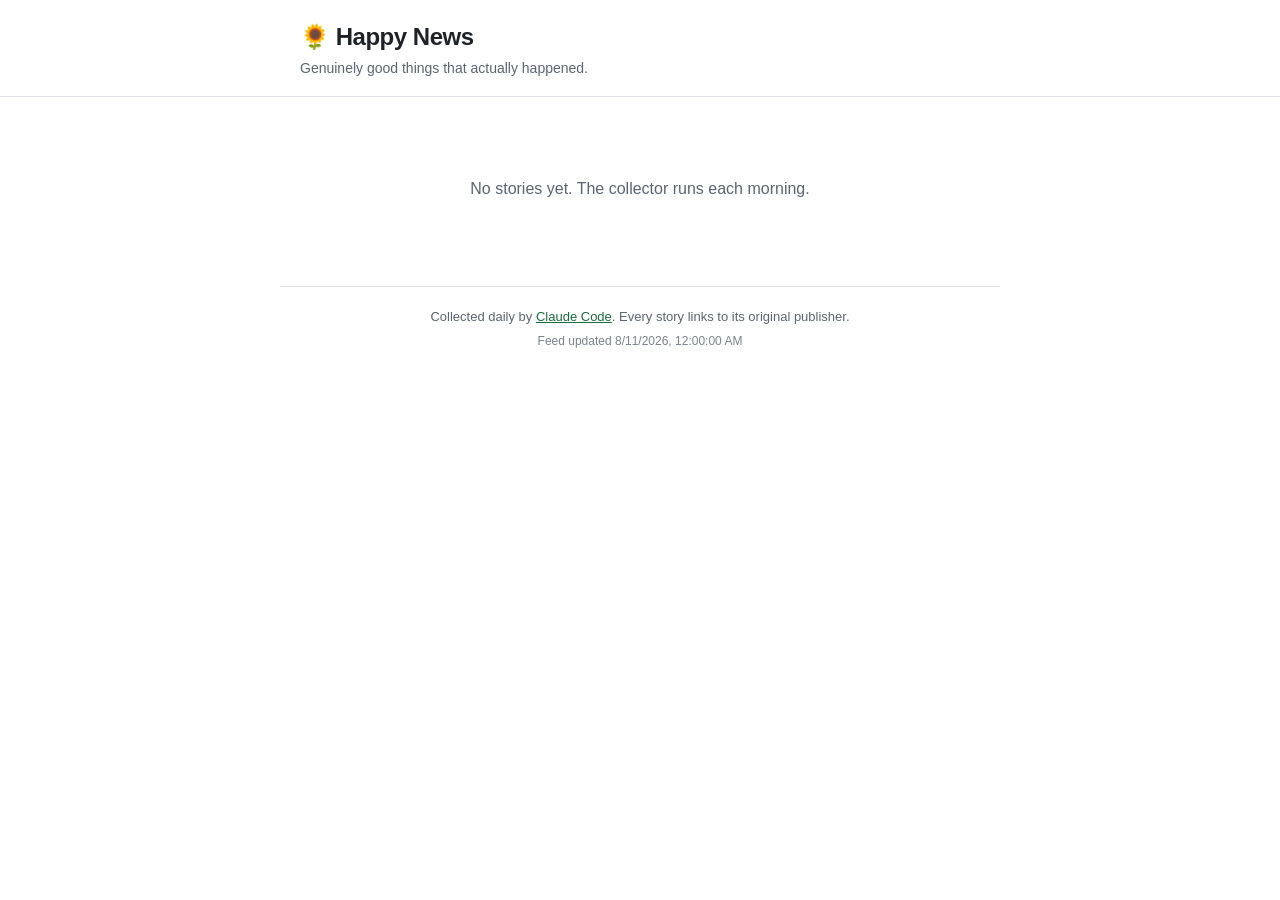
==== index.html @ 9e3704cb "feat: Add daily happy-news collector and feed site Claude Code searches for uplifting stories publis" ====
<!doctype html>
<html lang="en">
<head>
  <meta charset="utf-8">
  <meta name="viewport" content="width=device-width, initial-scale=1">
  <title>Happy News</title>
  <meta name="description" content="A daily feed of genuinely good news, collected automatically.">
  <link rel="icon" href="data:image/svg+xml,<svg xmlns='http://www.w3.org/2000/svg' viewBox='0 0 100 100'><text y='.9em' font-size='90'>🌻</text></svg>">
  <link rel="stylesheet" href="css/styles.css">
</head>
<body>
  <header class="masthead">
    <div class="masthead-inner">
      <h1><span aria-hidden="true">🌻</span> Happy News</h1>
      <p class="tagline">Genuinely good things that actually happened.</p>
    </div>
  </header>

  <nav class="filters" id="filters" aria-label="Filter by category"></nav>

  <main id="feed" class="feed" aria-live="polite">
    <p class="state">Loading the good news…</p>
  </main>

  <footer class="footer">
    <p>
      Collected daily by <a href="https://claude.com/claude-code">Claude Code</a>.
      Every story links to its original publisher.
    </p>
    <p id="updated" class="updated"></p>
  </footer>

  <script src="js/feed.js"></script>
</body>
</html>
---- css/styles.css ----
:root {
  --bg: #ffffff;
  --surface: #ffffff;
  --surface-hover: #f7f9fc;
  --border: #dfe3e8;
  --text: #1f2328;
  --text-muted: #5b6570;
  --accent: #1a6c3d;
  --accent-soft: #e7f3ec;
  --shadow: 0 1px 2px rgba(16, 24, 40, .06), 0 1px 3px rgba(16, 24, 40, .04);
  --shadow-hover: 0 4px 10px rgba(16, 24, 40, .10);
  --radius: 12px;
  --maxw: 720px;
}

@media (prefers-color-scheme: dark) {
  :root {
    --bg: #14171a;
    --surface: #1c2024;
    --surface-hover: #232830;
    --border: #2f353d;
    --text: #e8eaed;
    --text-muted: #9aa4b0;
    --accent: #6ee7a0;
    --accent-soft: #1d3327;
    --shadow: none;
    --shadow-hover: 0 4px 12px rgba(0, 0, 0, .35);
  }
}

* { box-sizing: border-box; }

body {
  margin: 0;
  background: var(--bg);
  color: var(--text);
  font: 16px/1.55 -apple-system, BlinkMacSystemFont, "Segoe UI", Roboto,
        "Helvetica Neue", Arial, sans-serif;
  -webkit-font-smoothing: antialiased;
}

a { color: inherit; }

/* ---------- masthead ---------- */

.masthead {
  border-bottom: 1px solid var(--border);
  background: var(--surface);
  position: sticky;
  top: 0;
  z-index: 10;
}

.masthead-inner {
  max-width: var(--maxw);
  margin: 0 auto;
  padding: 18px 20px 16px;
}

.masthead h1 {
  margin: 0;
  font-size: 1.5rem;
  letter-spacing: -.02em;
}

.tagline {
  margin: 3px 0 0;
  color: var(--text-muted);
  font-size: .875rem;
}

/* ---------- category filters ---------- */

.filters {
  max-width: var(--maxw);
  margin: 18px auto 0;
  padding: 0 20px;
  display: flex;
  flex-wrap: wrap;
  gap: 8px;
}

.filters button {
  font: inherit;
  font-size: .8125rem;
  padding: 5px 13px;
  border-radius: 999px;
  border: 1px solid var(--border);
  background: var(--surface);
  color: var(--text-muted);
  cursor: pointer;
  transition: background .15s, color .15s, border-color .15s;
}

.filters button:hover { background: var(--surface-hover); }

.filters button[aria-pressed="true"] {
  background: var(--accent-soft);
  border-color: var(--accent);
  color: var(--accent);
  font-weight: 600;
}

/* ---------- feed ---------- */

.feed {
  max-width: var(--maxw);
  margin: 0 auto;
  padding: 18px 20px 40px;
  display: flex;
  flex-direction: column;
  gap: 12px;
}

.card {
  display: block;
  text-decoration: none;
  color: inherit;
  background: var(--surface);
  border: 1px solid var(--border);
  border-radius: var(--radius);
  padding: 15px 17px;
  box-shadow: var(--shadow);
  transition: box-shadow .15s, border-color .15s, transform .15s;
}

.card:hover {
  border-color: var(--accent);
  box-shadow: var(--shadow-hover);
  transform: translateY(-1px);
}

.card:focus-visible {
  outline: 2px solid var(--accent);
  outline-offset: 2px;
}

.meta {
  display: flex;
  align-items: center;
  flex-wrap: wrap;
  gap: 7px;
  font-size: .75rem;
  color: var(--text-muted);
  margin-bottom: 5px;
}

.source { font-weight: 600; color: var(--text); }

.dot { opacity: .5; }

.tag {
  margin-left: auto;
  background: var(--accent-soft);
  color: var(--accent);
  border-radius: 999px;
  padding: 2px 9px;
  font-weight: 600;
  font-size: .6875rem;
  letter-spacing: .02em;
}

.card h2 {
  margin: 0 0 6px;
  font-size: 1.0625rem;
  line-height: 1.35;
  letter-spacing: -.01em;
}

.card:hover h2 { color: var(--accent); }

.summary {
  margin: 0;
  color: var(--text-muted);
  font-size: .9375rem;
}

/* ---------- date separators ---------- */

.daybreak {
  font-size: .75rem;
  font-weight: 700;
  text-transform: uppercase;
  letter-spacing: .06em;
  color: var(--text-muted);
  margin: 14px 2px 0;
}

.daybreak:first-child { margin-top: 0; }

/* ---------- states & footer ---------- */

.state {
  color: var(--text-muted);
  text-align: center;
  padding: 44px 0;
  margin: 0;
}

.footer {
  border-top: 1px solid var(--border);
  max-width: var(--maxw);
  margin: 0 auto;
  padding: 20px;
  color: var(--text-muted);
  font-size: .8125rem;
  text-align: center;
}

.footer p { margin: 0 0 5px; }
.footer a { color: var(--accent); }
.updated { font-size: .75rem; opacity: .8; }

@media (max-width: 480px) {
  .card { padding: 13px 14px; }
  .card h2 { font-size: 1rem; }
  .tag { margin-left: 0; }
}
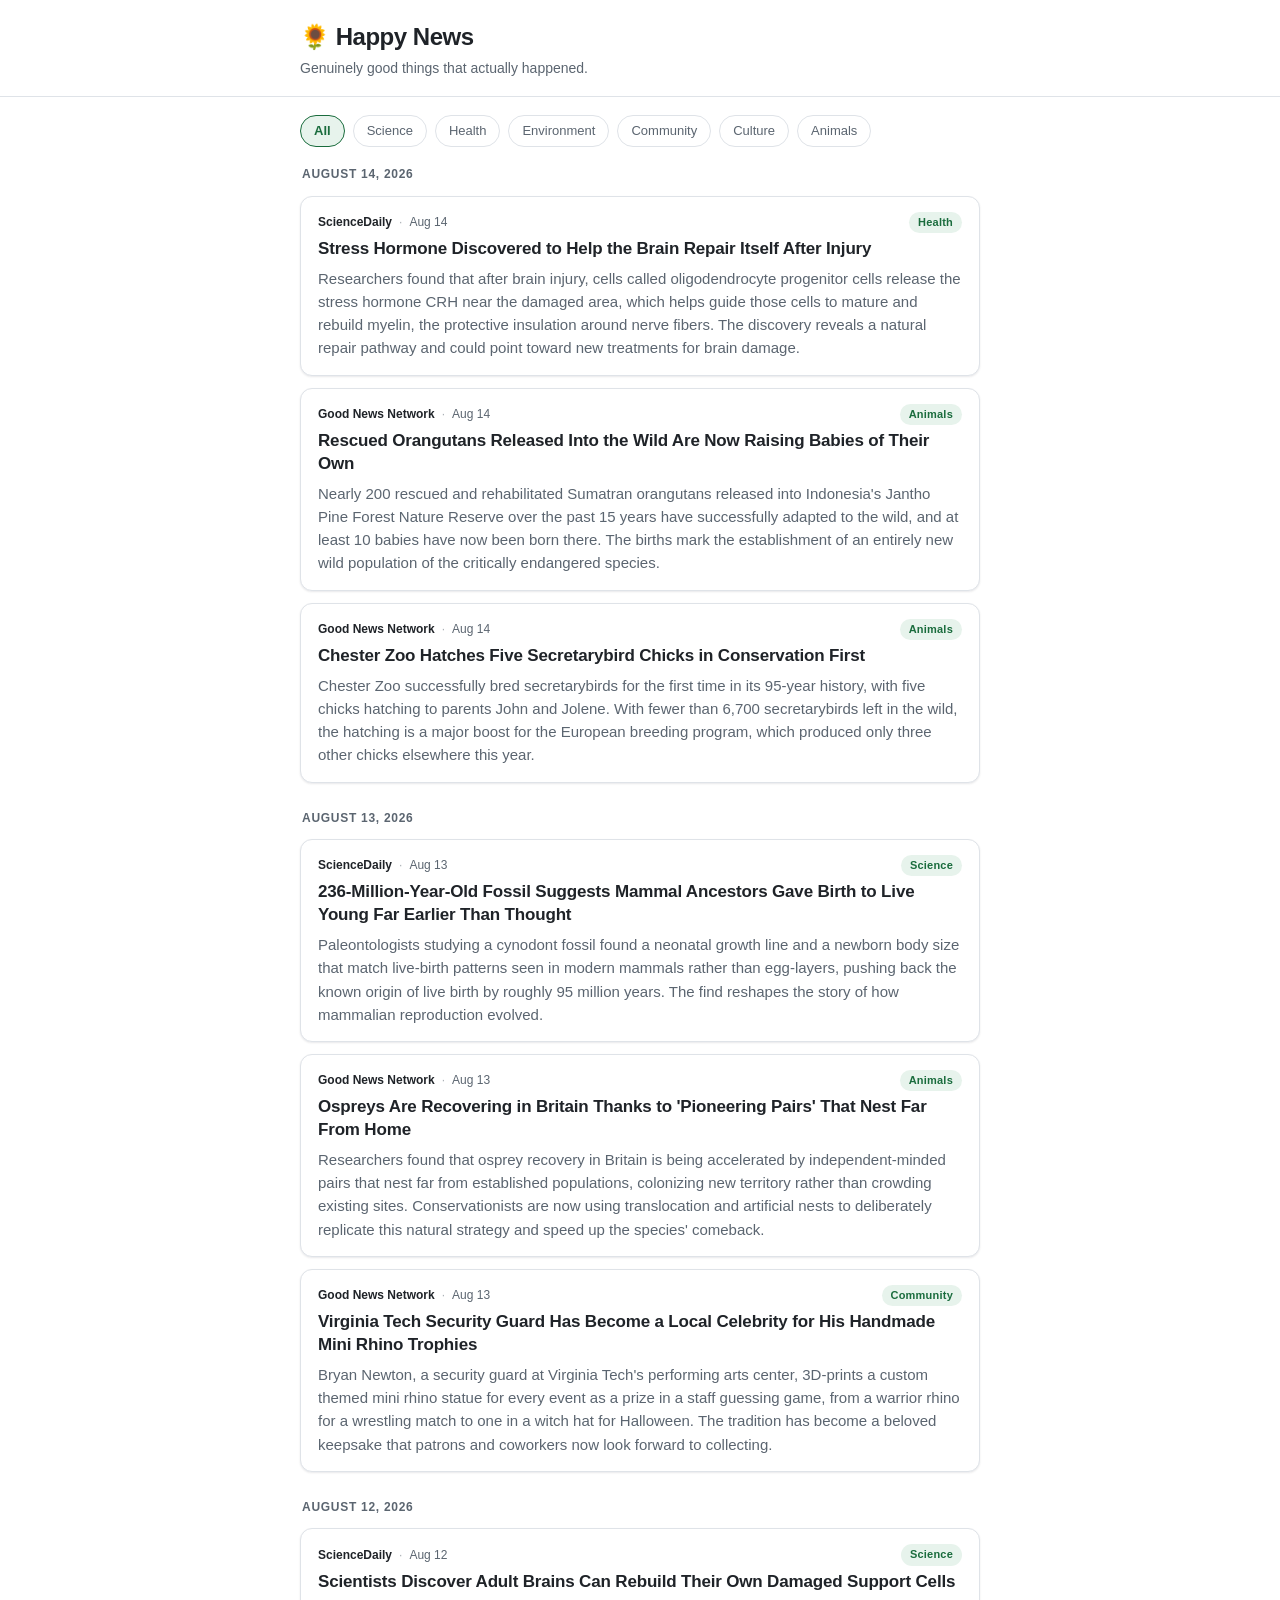
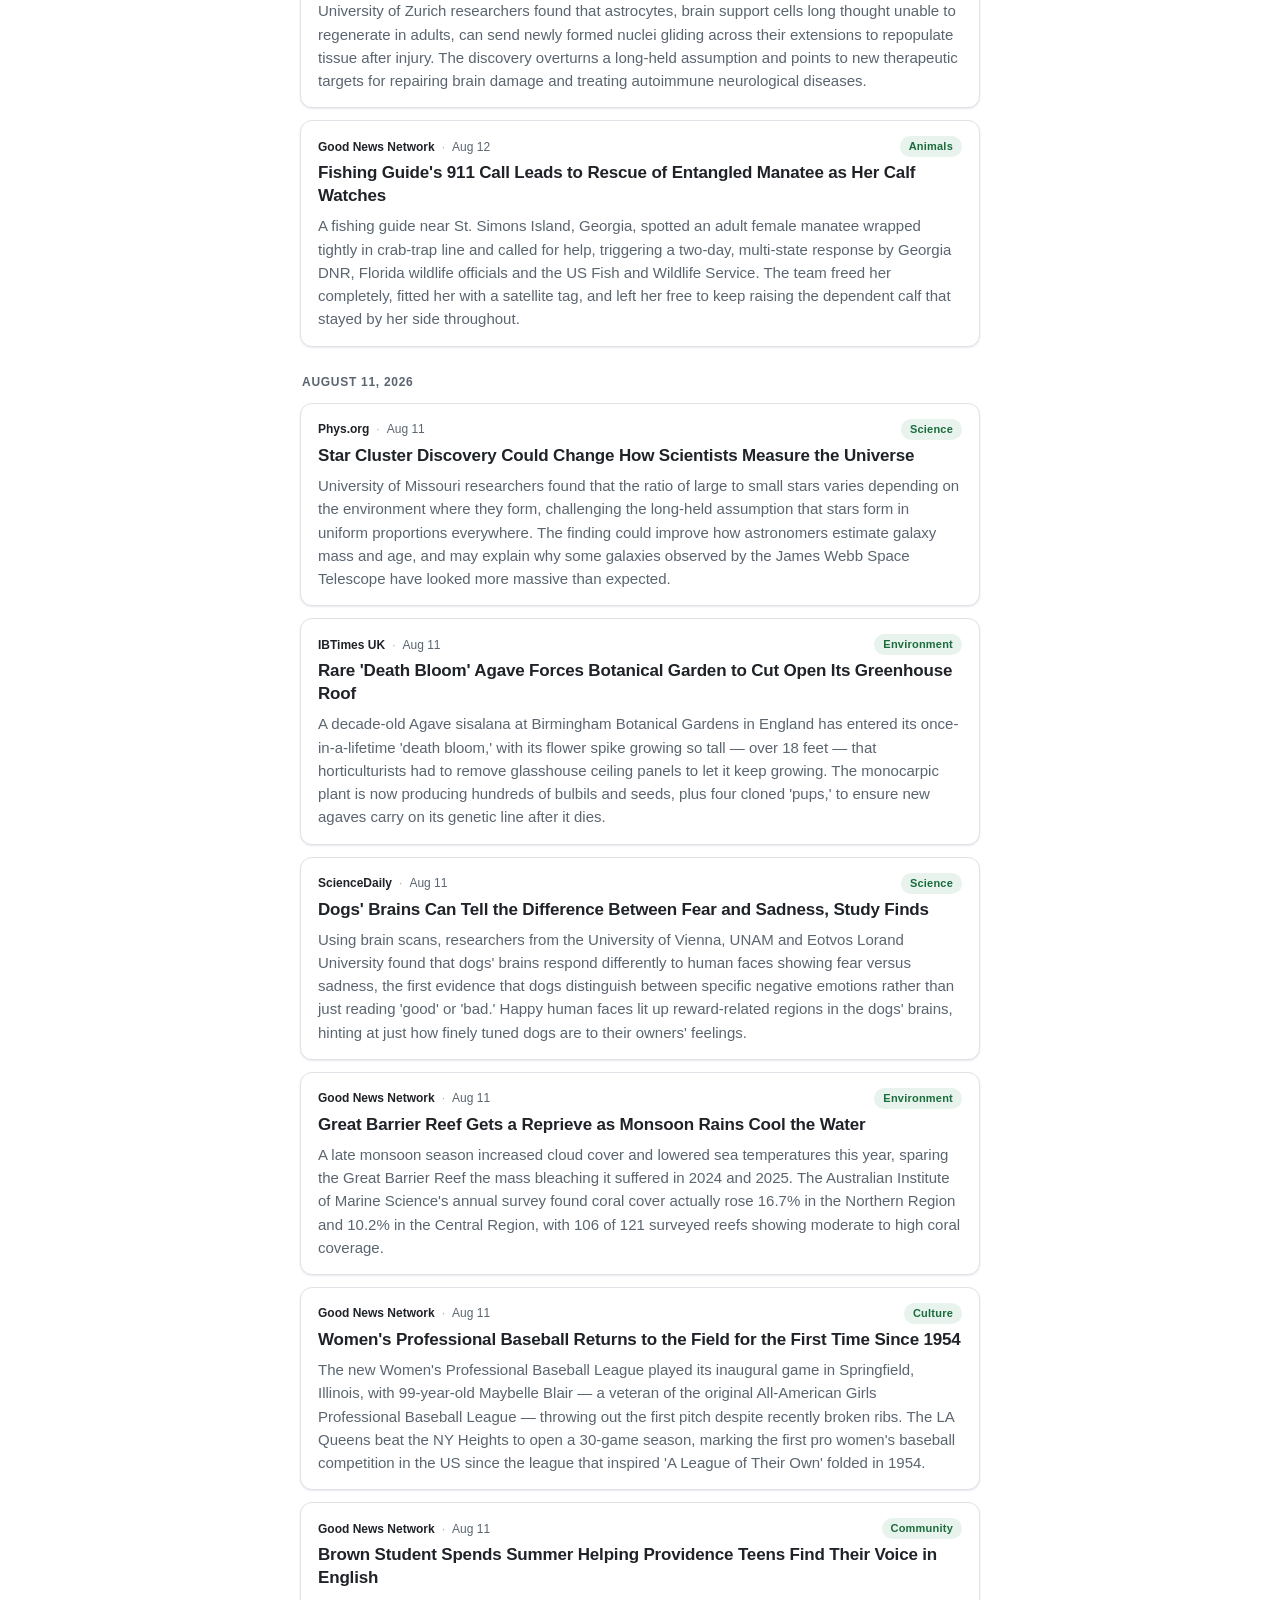
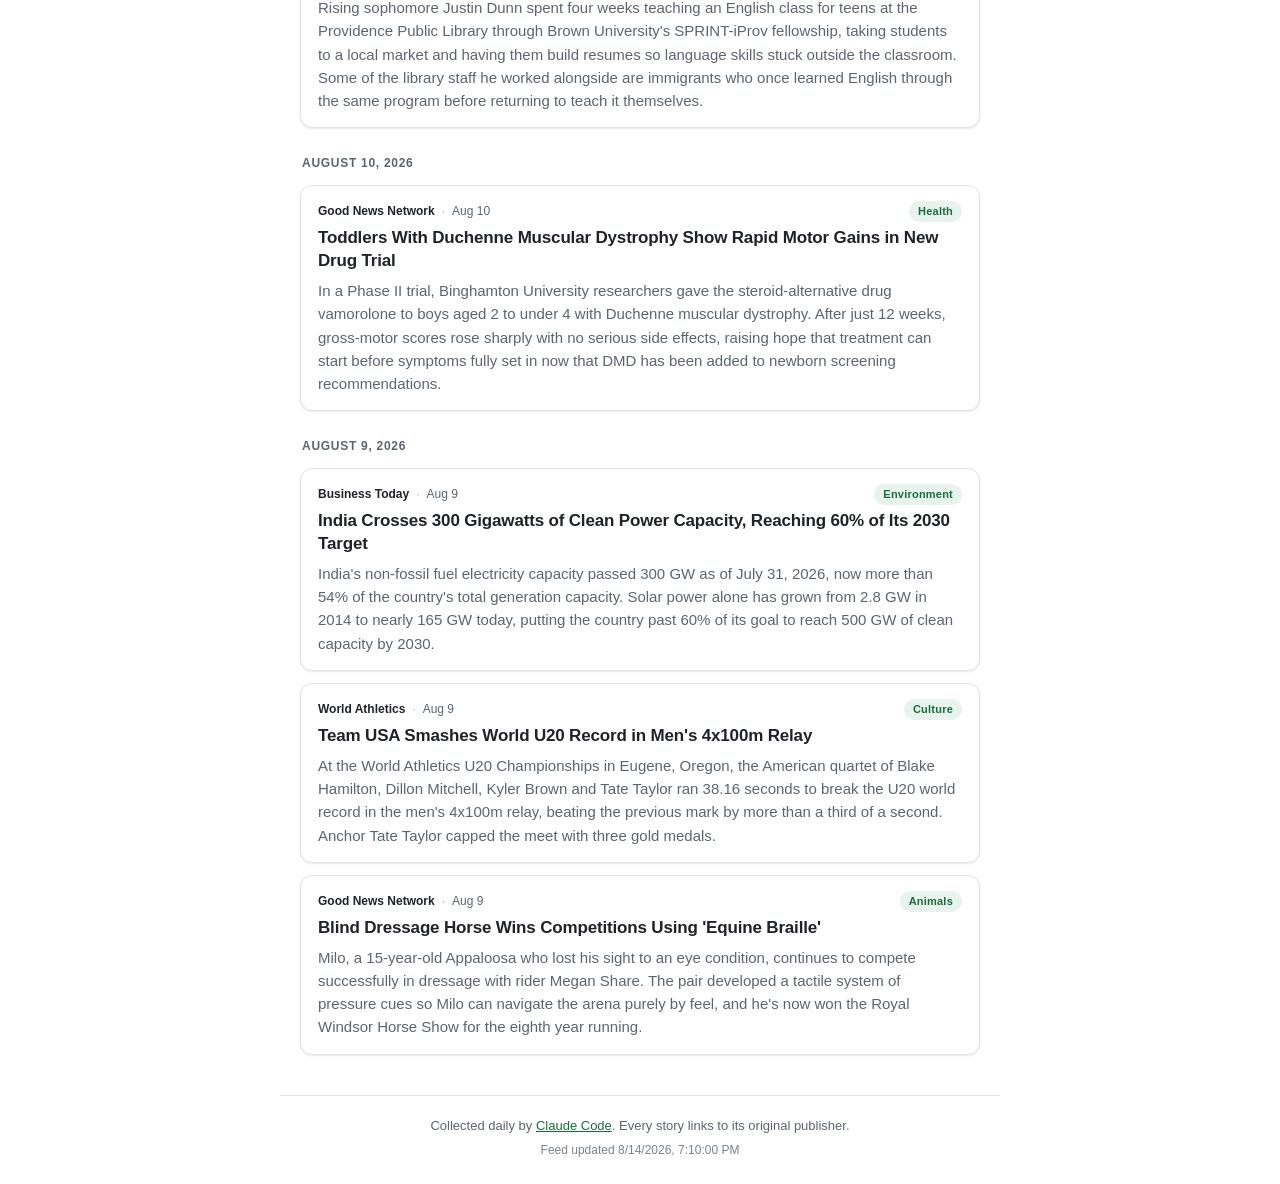
==== commit aed0a10f: "feat: Narrate each day's stories as an audio digest Adds a spoken version of the feed: a 3-5 minute " ====
--- a/index.html
+++ b/index.html
@@ -6,6 +6,7 @@
   <title>Happy News</title>
   <meta name="description" content="A daily feed of genuinely good news, collected automatically.">
   <link rel="icon" href="data:image/svg+xml,<svg xmlns='http://www.w3.org/2000/svg' viewBox='0 0 100 100'><text y='.9em' font-size='90'>🌻</text></svg>">
+  <link rel="alternate" type="application/rss+xml" title="Happy News podcast" href="podcast.xml">
   <link rel="stylesheet" href="css/styles.css">
 </head>
 <body>
@@ -15,6 +16,20 @@
       <p class="tagline">Genuinely good things that actually happened.</p>
     </div>
   </header>
+
+  <!-- Revealed by js/episode.js only when there's an episode to play. -->
+  <div class="player" id="player" hidden>
+    <div class="player-inner">
+      <button class="player-toggle" id="player-toggle" type="button"
+              aria-label="Play the digest" aria-pressed="false">▶</button>
+      <span class="player-title" id="player-title"></span>
+      <input class="player-seek" id="player-seek" type="range"
+             min="0" max="0" value="0" step="1" aria-label="Seek">
+      <span class="player-time" id="player-time">0:00</span>
+      <a class="player-rss" href="podcast.xml" title="Subscribe in a podcast app">Subscribe</a>
+      <audio id="player-audio" preload="none"></audio>
+    </div>
+  </div>
 
   <nav class="filters" id="filters" aria-label="Filter by category"></nav>
 
@@ -30,6 +45,7 @@
     <p id="updated" class="updated"></p>
   </footer>
 
+  <script src="js/episode.js"></script>
   <script src="js/feed.js"></script>
 </body>
 </html>
--- a/css/styles.css
+++ b/css/styles.css
@@ -51,6 +51,11 @@
   z-index: 10;
 }
 
+/* Scrolls away on phones — the content gets the screen, not the chrome. */
+@media (max-width: 640px) {
+  .masthead { position: static; }
+}
+
 .masthead-inner {
   max-width: var(--maxw);
   margin: 0 auto;
@@ -68,6 +73,99 @@
   color: var(--text-muted);
   font-size: .875rem;
 }
+
+/* ---------- audio player ----------
+   Built entirely from the custom properties above, so the dark-mode block at the
+   top of this file restyles it with no extra rules. */
+
+.player {
+  position: sticky;
+  /* Sits under the masthead (z-index 10), which is opaque, so on desktop it
+     tucks beneath rather than colliding with it. */
+  top: 0;
+  z-index: 9;
+  background: var(--surface);
+  border-bottom: 1px solid var(--border);
+}
+
+/* The hidden attribute must win over the flex display below. */
+.player[hidden] { display: none; }
+
+.player-inner {
+  max-width: var(--maxw);
+  margin: 0 auto;
+  padding: 8px 20px;
+  display: flex;
+  align-items: center;
+  gap: 10px;
+}
+
+.player-toggle {
+  flex: 0 0 auto;
+  width: 32px;
+  height: 32px;
+  border-radius: 999px;
+  border: 1px solid var(--accent);
+  background: var(--accent-soft);
+  color: var(--accent);
+  font: inherit;
+  font-size: .75rem;
+  line-height: 1;
+  cursor: pointer;
+}
+
+.player-title {
+  flex: 0 1 auto;
+  font-size: .8125rem;
+  font-weight: 600;
+  white-space: nowrap;
+  overflow: hidden;
+  text-overflow: ellipsis;
+}
+
+.player-seek {
+  flex: 1 1 auto;
+  min-width: 60px;
+  accent-color: var(--accent);
+}
+
+.player-time {
+  flex: 0 0 auto;
+  font-size: .75rem;
+  color: var(--text-muted);
+  font-variant-numeric: tabular-nums;
+}
+
+.player-rss {
+  flex: 0 0 auto;
+  font-size: .75rem;
+  color: var(--accent);
+  text-decoration: none;
+}
+
+.player-rss:hover { text-decoration: underline; }
+
+/* Per-story play button. Floated right like .thumb so the summary wraps beside
+   it rather than leaving a gap. */
+.card-play {
+  float: right;
+  margin: 0 0 6px 10px;
+  width: 28px;
+  height: 28px;
+  border-radius: 999px;
+  border: 1px solid var(--border);
+  background: var(--surface);
+  color: var(--accent);
+  font: inherit;
+  font-size: .6875rem;
+  line-height: 1;
+  cursor: pointer;
+}
+
+.card-play:hover { border-color: var(--accent); background: var(--accent-soft); }
+
+.card.is-playing { border-color: var(--accent); }
+.card.is-playing .card-play { border-color: var(--accent); background: var(--accent-soft); }
 
 /* ---------- category filters ---------- */
 
@@ -167,6 +265,31 @@
   letter-spacing: -.01em;
 }
 
+/* Float the thumbnail so text flows around it — a short headline lets the
+   summary wrap alongside rather than starting below the image. */
+.has-thumb::after {
+  content: '';
+  display: block;
+  clear: both;
+}
+
+.thumb {
+  float: right;
+  margin: 0 0 8px 13px;
+  width: 92px;
+  height: 92px;
+  border-radius: 8px;
+  overflow: hidden;
+  background: var(--surface-hover);
+}
+
+.thumb img {
+  width: 100%;
+  height: 100%;
+  object-fit: cover;
+  display: block;
+}
+
 .card:hover h2 { color: var(--accent); }
 
 .summary {
@@ -211,8 +334,83 @@
 .footer a { color: var(--accent); }
 .updated { font-size: .75rem; opacity: .8; }
 
-@media (max-width: 480px) {
-  .card { padding: 13px 14px; }
-  .card h2 { font-size: 1rem; }
-  .tag { margin-left: 0; }
-}
+/* ---------- phones: full-bleed, content first ---------- */
+
+@media (max-width: 640px) {
+  .masthead-inner { padding: 14px 16px 12px; }
+  .masthead h1 { font-size: 1.25rem; }
+
+  .filters {
+    margin-top: 12px;
+    padding: 0 16px;
+    /* One scrollable row rather than a wrapping block that eats vertical space. */
+    flex-wrap: nowrap;
+    overflow-x: auto;
+    scrollbar-width: none;
+  }
+  .filters::-webkit-scrollbar { display: none; }
+  .filters button { flex: 0 0 auto; }
+
+  .feed {
+    padding: 4px 0 24px;
+    gap: 0;
+  }
+
+  /* Edge-to-edge, separated by rules instead of floating cards. */
+  .card {
+    border: none;
+    border-radius: 0;
+    box-shadow: none;
+    border-bottom: 1px solid var(--border);
+    padding: 15px 16px;
+    background: none;
+  }
+
+  .card:hover {
+    transform: none;
+    box-shadow: none;
+    border-color: var(--border);
+  }
+
+  .card h2 { font-size: 1.0625rem; }
+  .summary { font-size: .9375rem; }
+
+  .daybreak {
+    margin: 0;
+    padding: 16px 16px 7px;
+    background: var(--bg);
+  }
+
+  .thumb {
+    width: 76px;
+    height: 76px;
+    margin-left: 12px;
+  }
+
+  .footer { padding: 20px 16px; }
+
+  /* The masthead scrolls away on phones, so a sticky bar under it would have
+     nothing to stick to. Pin the transport to the bottom instead — the usual
+     place for it on a phone, and always in reach. */
+  .player {
+    position: fixed;
+    top: auto;
+    bottom: 0;
+    left: 0;
+    right: 0;
+    z-index: 11;
+    border-bottom: none;
+    border-top: 1px solid var(--border);
+    /* Clear the iOS home indicator. */
+    padding-bottom: env(safe-area-inset-bottom, 0);
+  }
+
+  .player-inner { padding: 8px 16px; gap: 8px; }
+
+  /* Narrow screens: the transport matters more than the episode name. */
+  .player-title { display: none; }
+  .player-rss { display: none; }
+
+  /* Keep the last card clear of the fixed bar. */
+  body:has(.player:not([hidden])) .feed { padding-bottom: 68px; }
+}
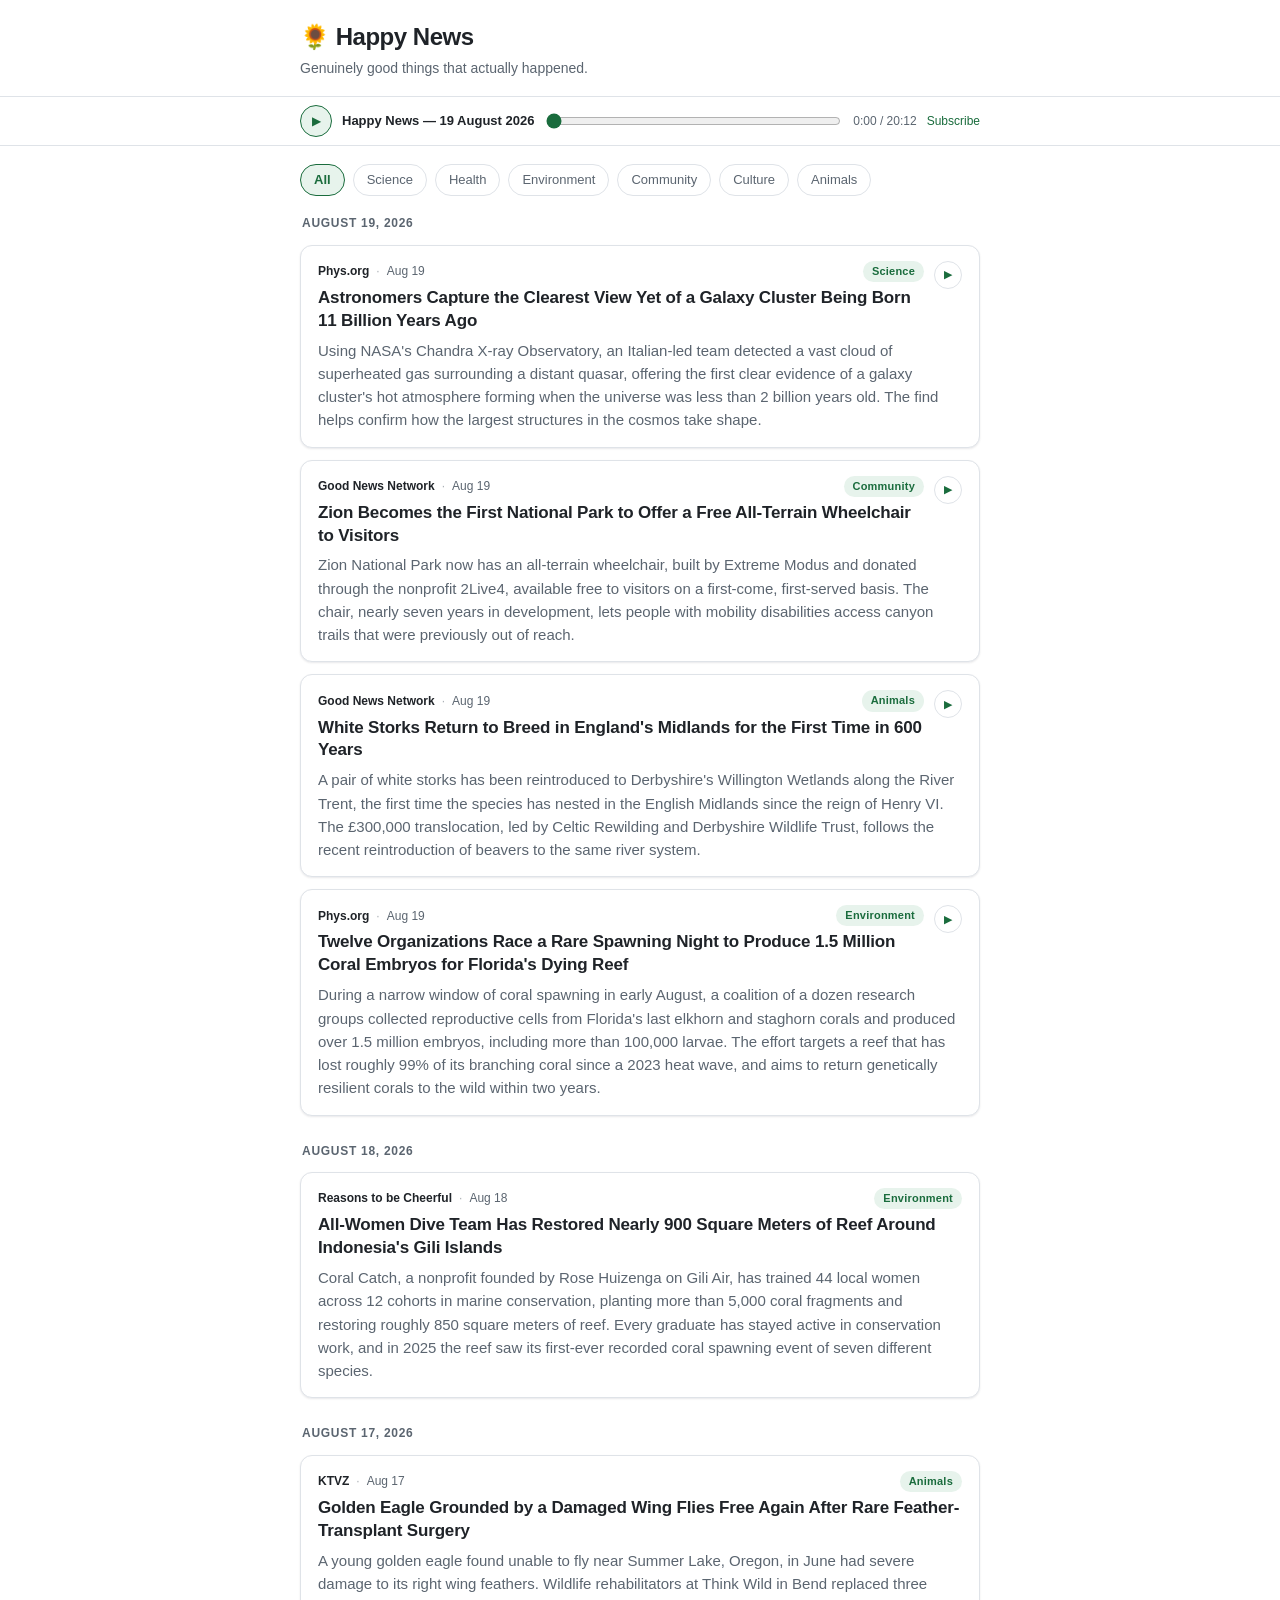
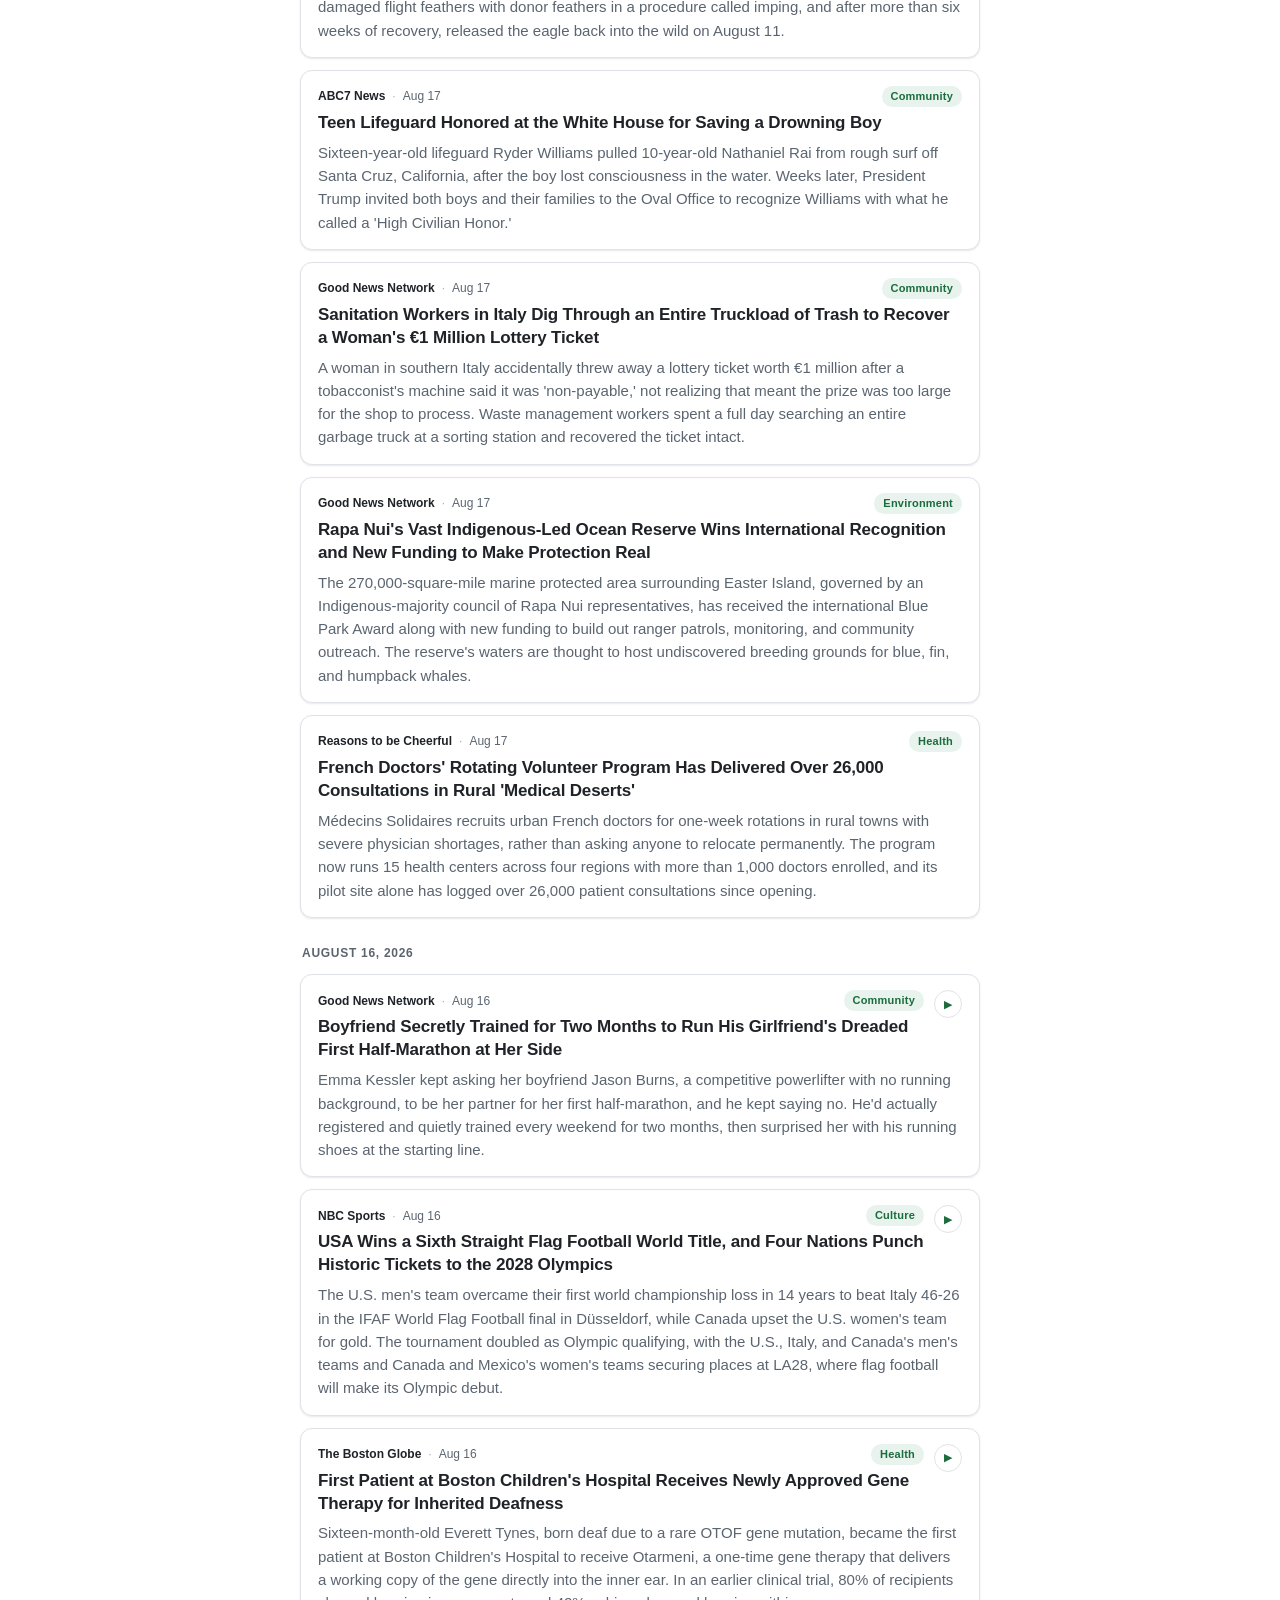
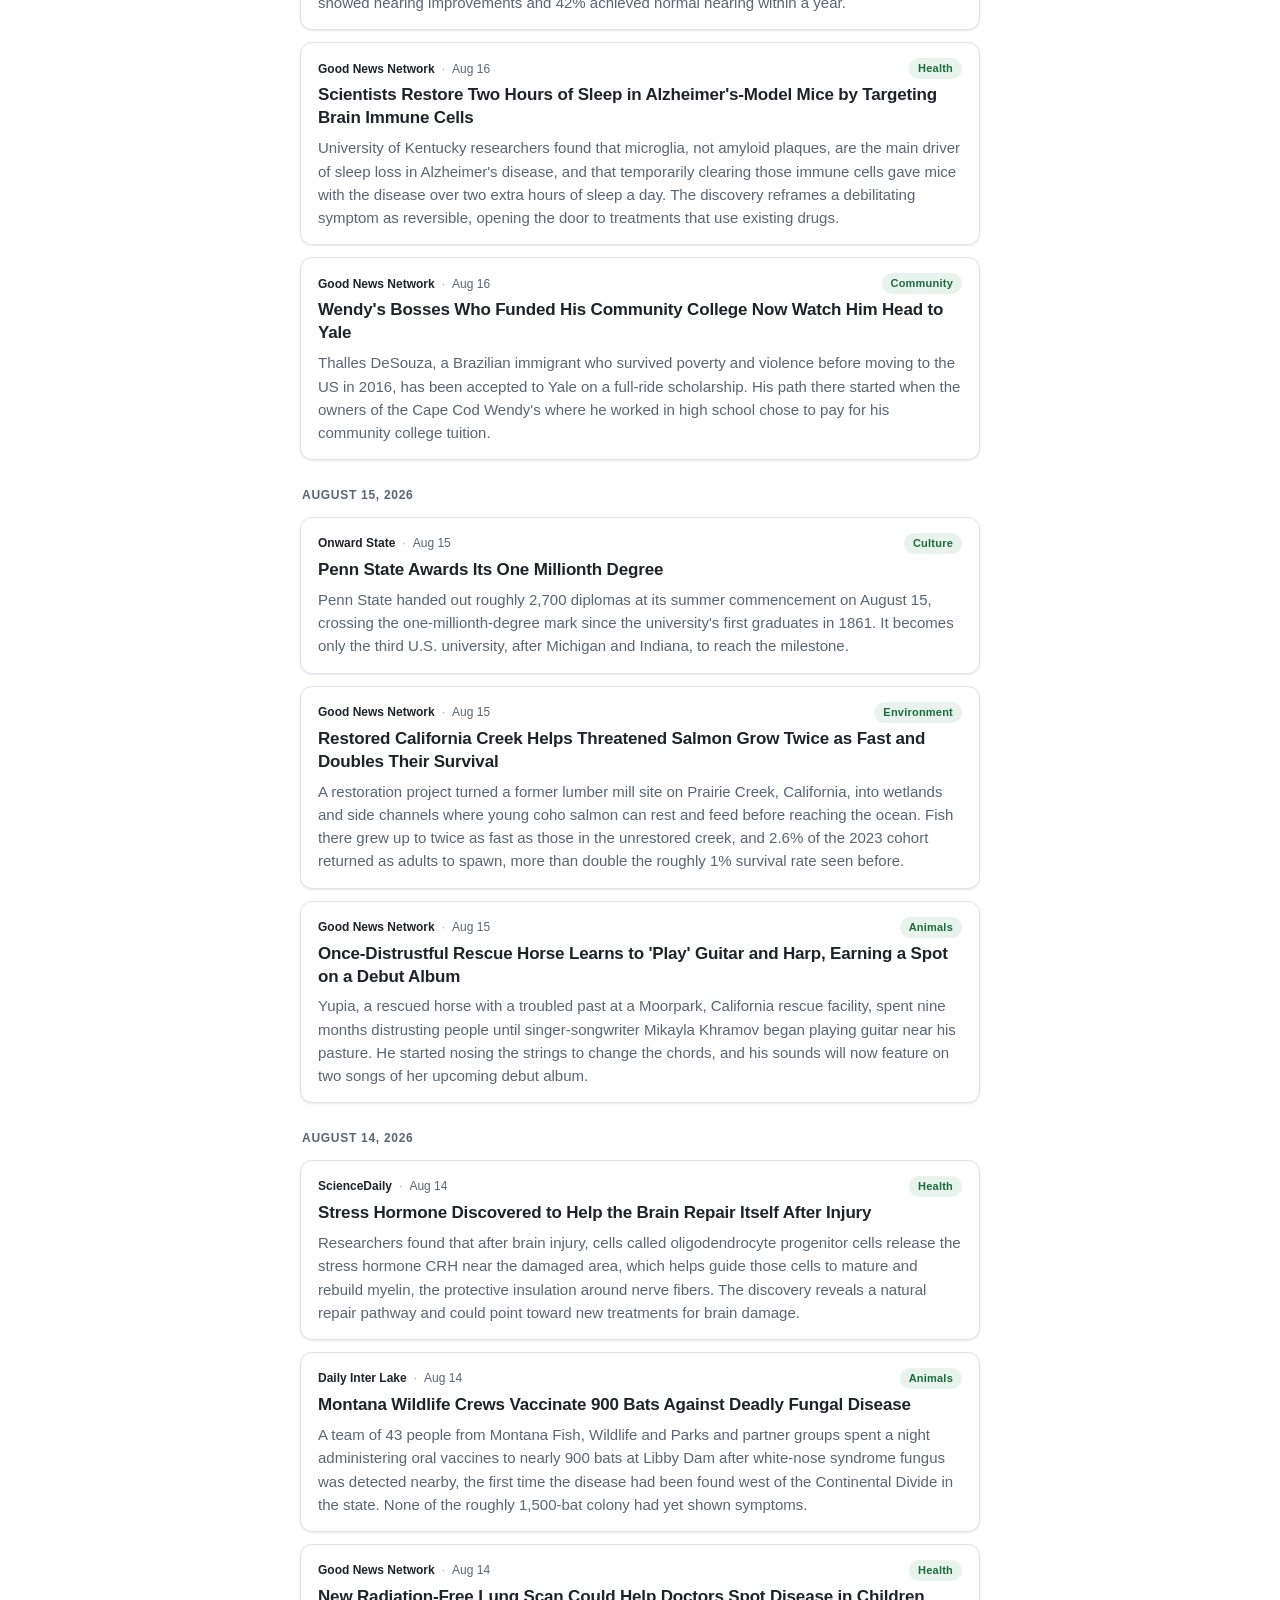
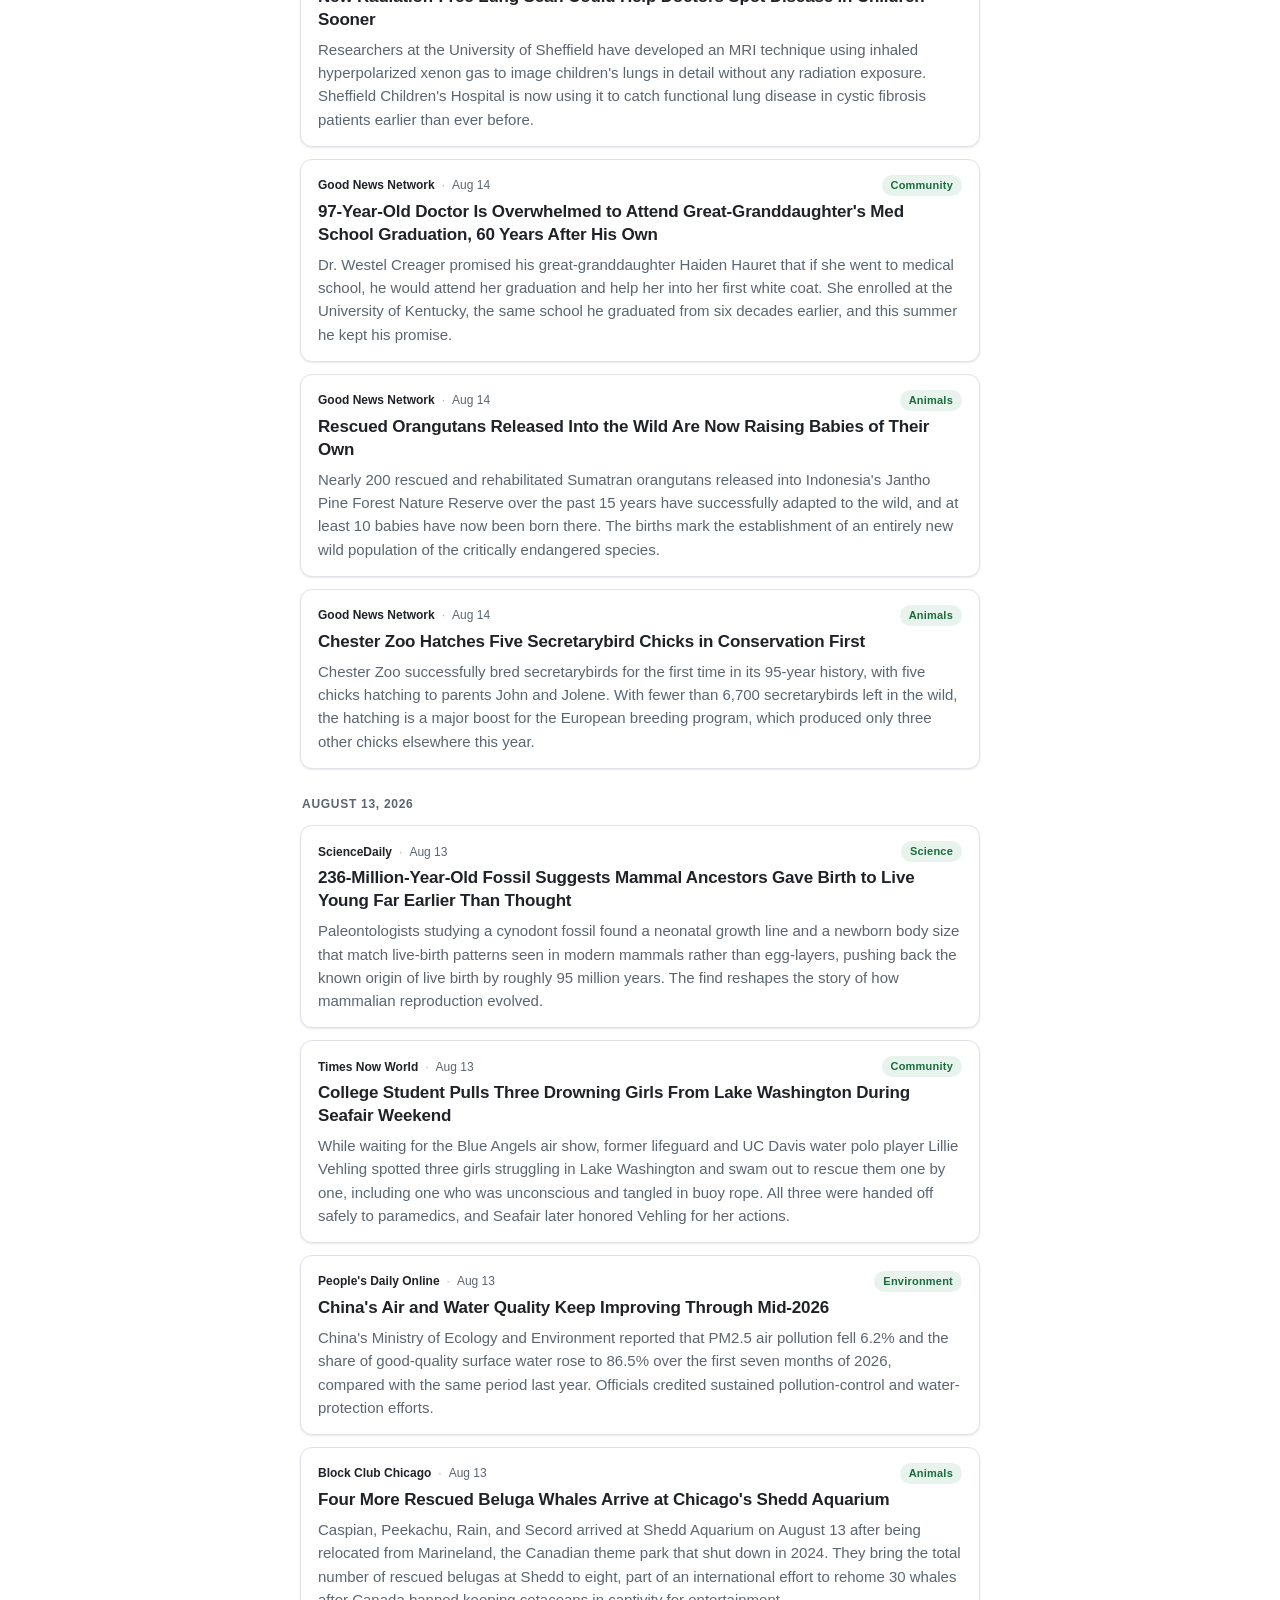
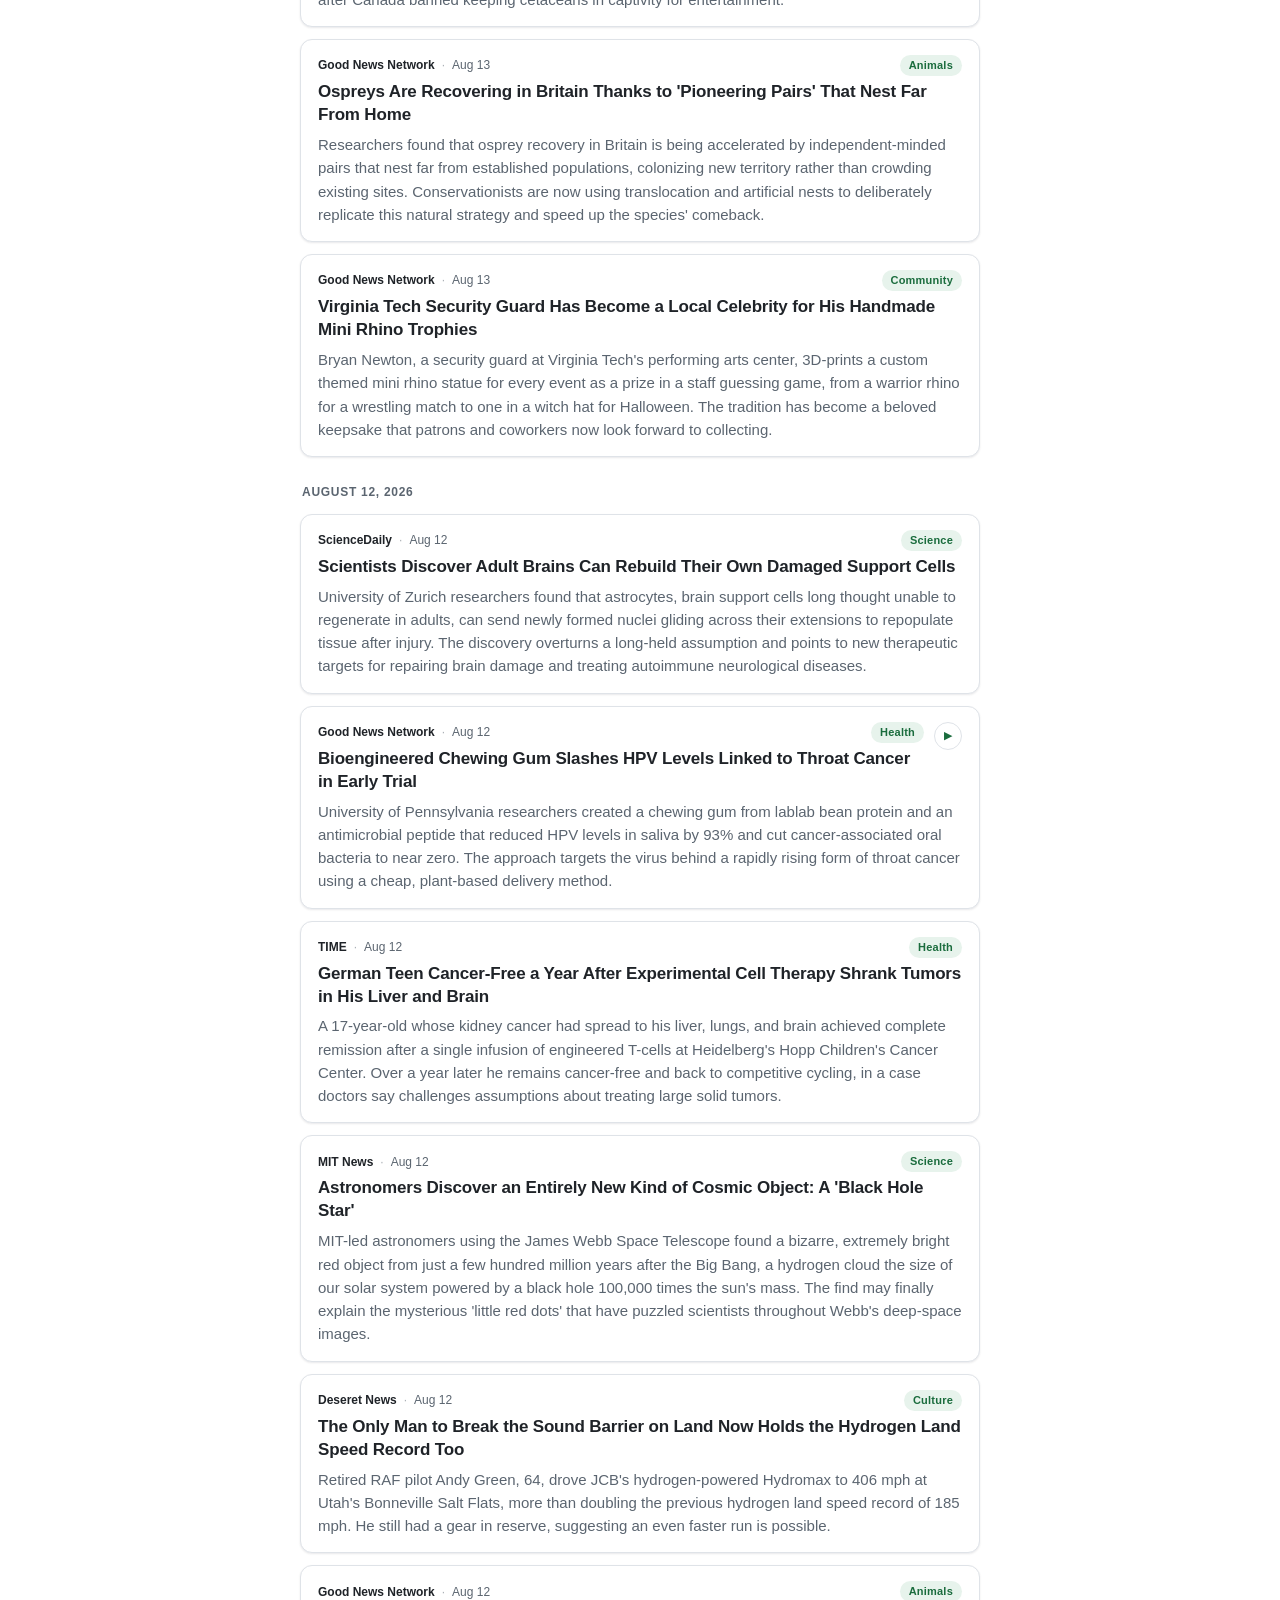
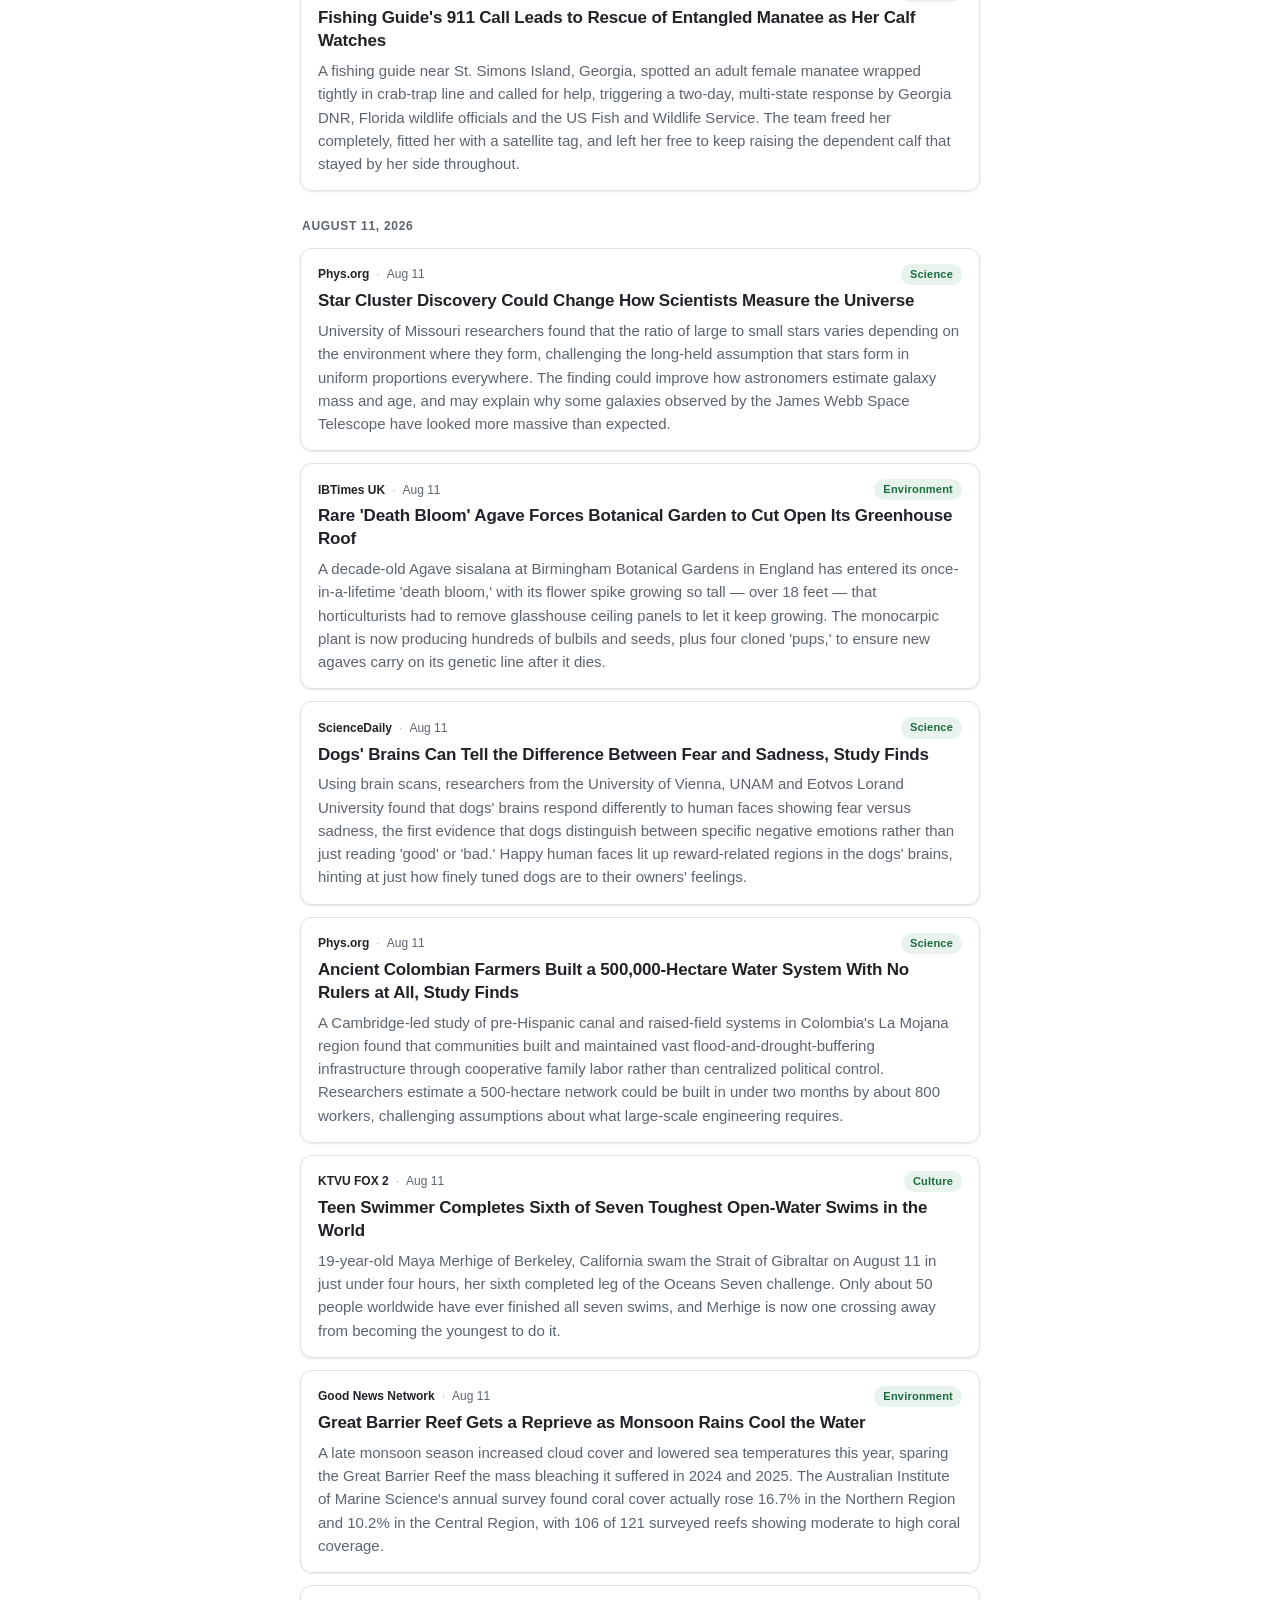
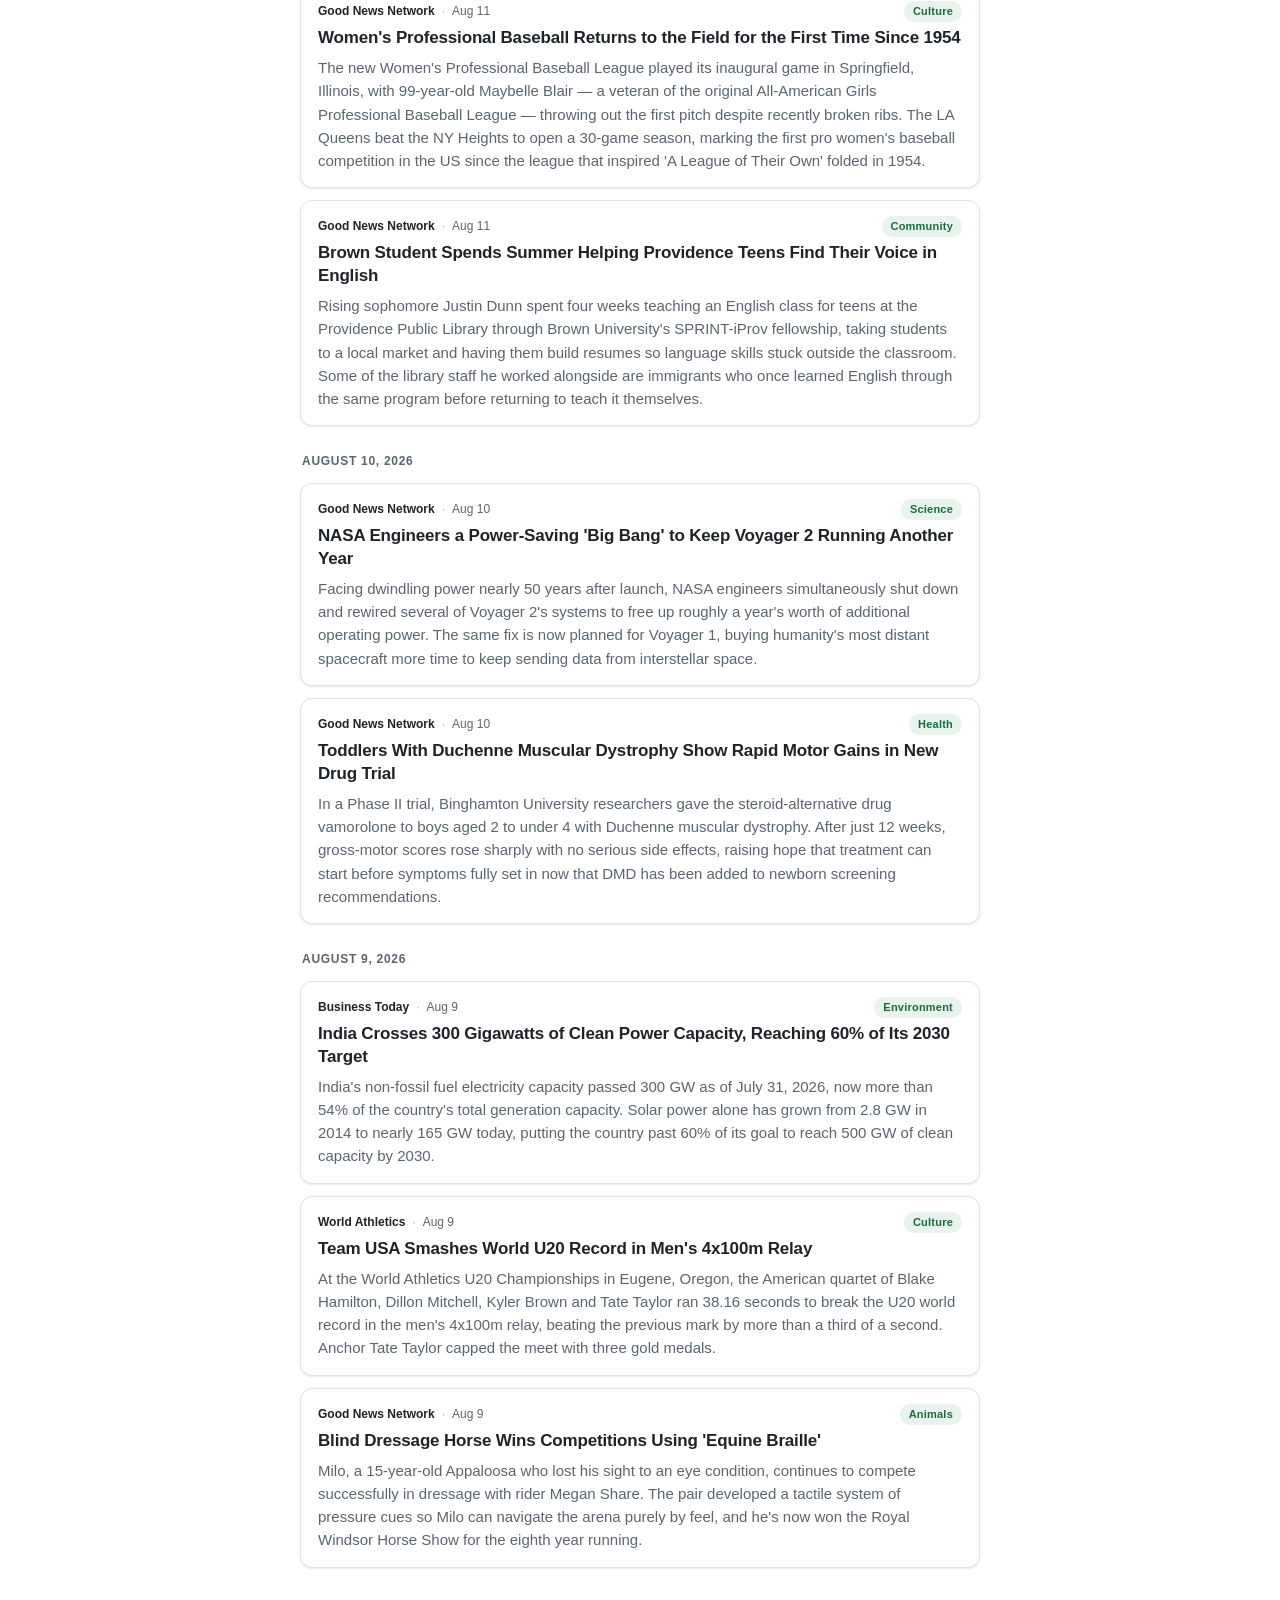
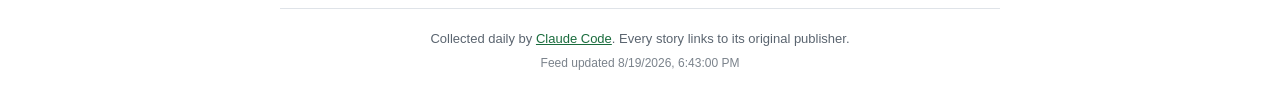
==== commit c4927214: "player: feed-order audio, progress rings, jump-to-playing arrow - digest.py: read today's stories ne" ====
--- a/index.html
+++ b/index.html
@@ -21,7 +21,7 @@
   <div class="player" id="player" hidden>
     <div class="player-inner">
       <button class="player-toggle" id="player-toggle" type="button"
-              aria-label="Play the digest" aria-pressed="false">▶</button>
+              aria-label="Play the digest" aria-pressed="false"><span class="glyph">▶</span></button>
       <span class="player-title" id="player-title"></span>
       <input class="player-seek" id="player-seek" type="range"
              min="0" max="0" value="0" step="1" aria-label="Seek">
@@ -30,6 +30,10 @@
       <audio id="player-audio" preload="none"></audio>
     </div>
   </div>
+
+  <!-- Shown by js/episode.js while the playing story is scrolled off screen. -->
+  <button class="player-jump" id="player-jump" type="button" hidden
+          aria-label="Scroll to the playing story"><span class="glyph">↓</span> Now playing</button>
 
   <nav class="filters" id="filters" aria-label="Filter by category"></nav>
 
--- a/css/styles.css
+++ b/css/styles.css
@@ -113,6 +113,58 @@
   line-height: 1;
   cursor: pointer;
 }
+
+/* ---------- progress ring ----------
+   An SVG circle laid over the round play buttons. Its dash offset is set by
+   js/episode.js as playback advances, so the arc sweeps clockwise from 12
+   o'clock like an App Store download. The glyph sits above it. */
+
+.player-toggle,
+.card-play {
+  position: relative;
+  padding: 0;
+  display: inline-flex;
+  align-items: center;
+  justify-content: center;
+}
+
+.player-toggle .glyph,
+.card-play .glyph {
+  position: relative;
+  z-index: 1;
+}
+
+.ring {
+  position: absolute;
+  /* Percentages resolve against the padding box, so -1px / +2px grows the ring
+     back out over the 1px border: the stroke (8/100 of the width) then sits
+     right on the button's edge. */
+  inset: -1px;
+  width: calc(100% + 2px);
+  height: calc(100% + 2px);
+  transform: rotate(-90deg);
+  pointer-events: none;
+}
+
+.ring circle {
+  fill: none;
+  stroke-width: 8;
+}
+
+.ring-track { stroke: var(--border); opacity: 0; }
+
+.ring-fill {
+  stroke: var(--accent);
+  stroke-linecap: round;
+  opacity: 0;
+  transition: stroke-dashoffset .25s linear, opacity .2s;
+}
+
+/* Only the button that's actually sounding shows a ring. */
+.has-progress .ring-track { opacity: .6; }
+.has-progress .ring-fill { opacity: 1; }
+.card-play.has-progress,
+.player-toggle.has-progress { border-color: transparent; }
 
 .player-title {
   flex: 0 1 auto;
@@ -165,7 +217,55 @@
 .card-play:hover { border-color: var(--accent); background: var(--accent-soft); }
 
 .card.is-playing { border-color: var(--accent); }
-.card.is-playing .card-play { border-color: var(--accent); background: var(--accent-soft); }
+.card.is-playing .card-play { background: var(--accent-soft); }
+
+/* ---------- "jump to the playing story" arrow ----------
+   A floating pill that appears when the playing card has scrolled out of
+   view. Its arrow points toward the card; tapping it scrolls there. */
+
+.player-jump {
+  position: fixed;
+  left: 50%;
+  transform: translateX(-50%);
+  /* Under the sticky masthead + player bar on desktop. */
+  top: 146px;
+  z-index: 12;
+  display: inline-flex;
+  align-items: center;
+  gap: 6px;
+  padding: 7px 14px 7px 11px;
+  border-radius: 999px;
+  border: 1px solid var(--accent);
+  background: var(--accent);
+  color: #fff;
+  font: inherit;
+  font-size: .8125rem;
+  font-weight: 600;
+  line-height: 1;
+  box-shadow: var(--shadow-hover);
+  cursor: pointer;
+  animation: jump-in .2s ease-out;
+}
+
+.player-jump[hidden] { display: none; }
+
+.player-jump .glyph { font-size: 1rem; }
+
+/* Point from the bottom edge when the story is below the fold. */
+.player-jump[data-dir="down"] {
+  top: auto;
+  bottom: 24px;
+}
+
+:root[data-theme="dark"] .player-jump { color: #0f1a13; }
+@media (prefers-color-scheme: dark) {
+  :root:not([data-theme="light"]) .player-jump { color: #0f1a13; }
+}
+
+@keyframes jump-in {
+  from { opacity: 0; transform: translateX(-50%) scale(.9); }
+  to   { opacity: 1; transform: translateX(-50%) scale(1); }
+}
 
 /* ---------- category filters ---------- */
 
@@ -413,4 +513,13 @@
 
   /* Keep the last card clear of the fixed bar. */
   body:has(.player:not([hidden])) .feed { padding-bottom: 68px; }
-}
+
+  /* The masthead scrolls away and the player is pinned to the bottom, so the
+     arrow hugs the top edge when pointing up and floats above the bar when
+     pointing down. */
+  .player-jump { top: 12px; }
+  .player-jump[data-dir="down"] {
+    top: auto;
+    bottom: calc(72px + env(safe-area-inset-bottom, 0));
+  }
+}
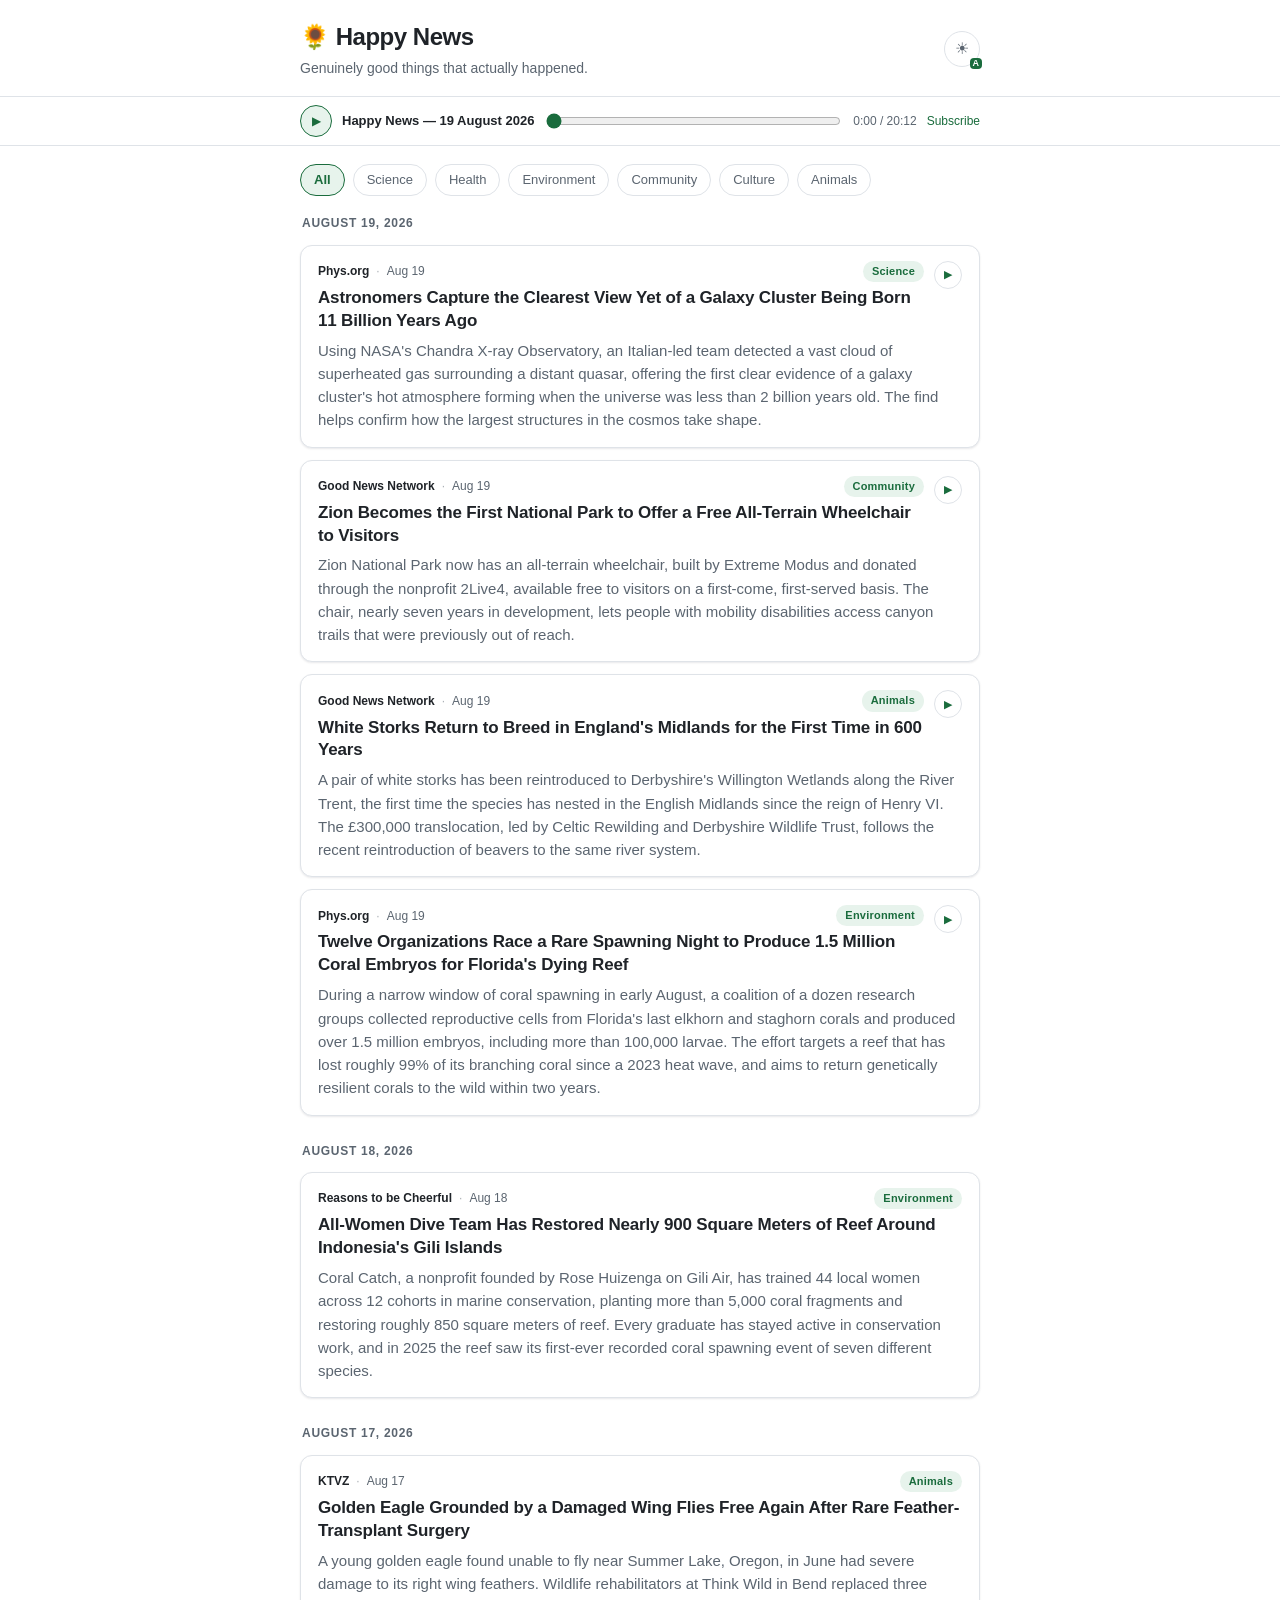
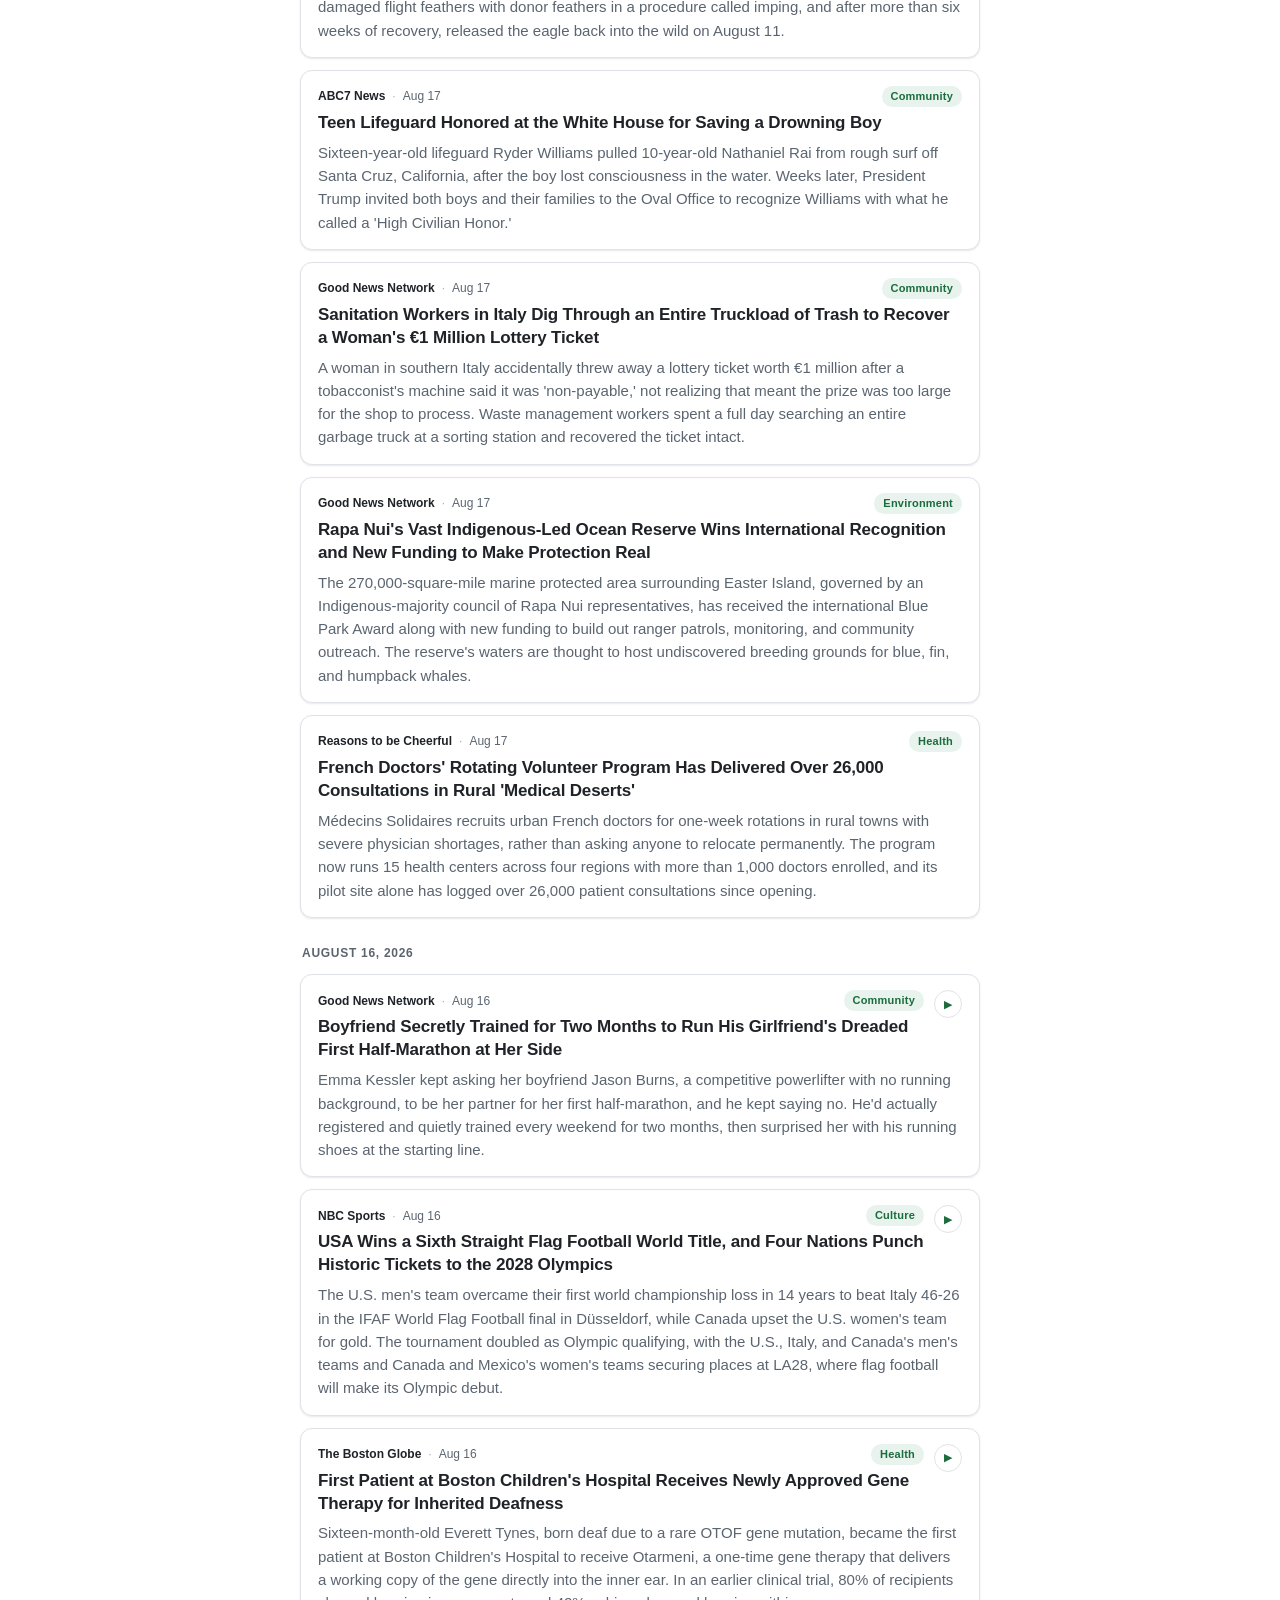
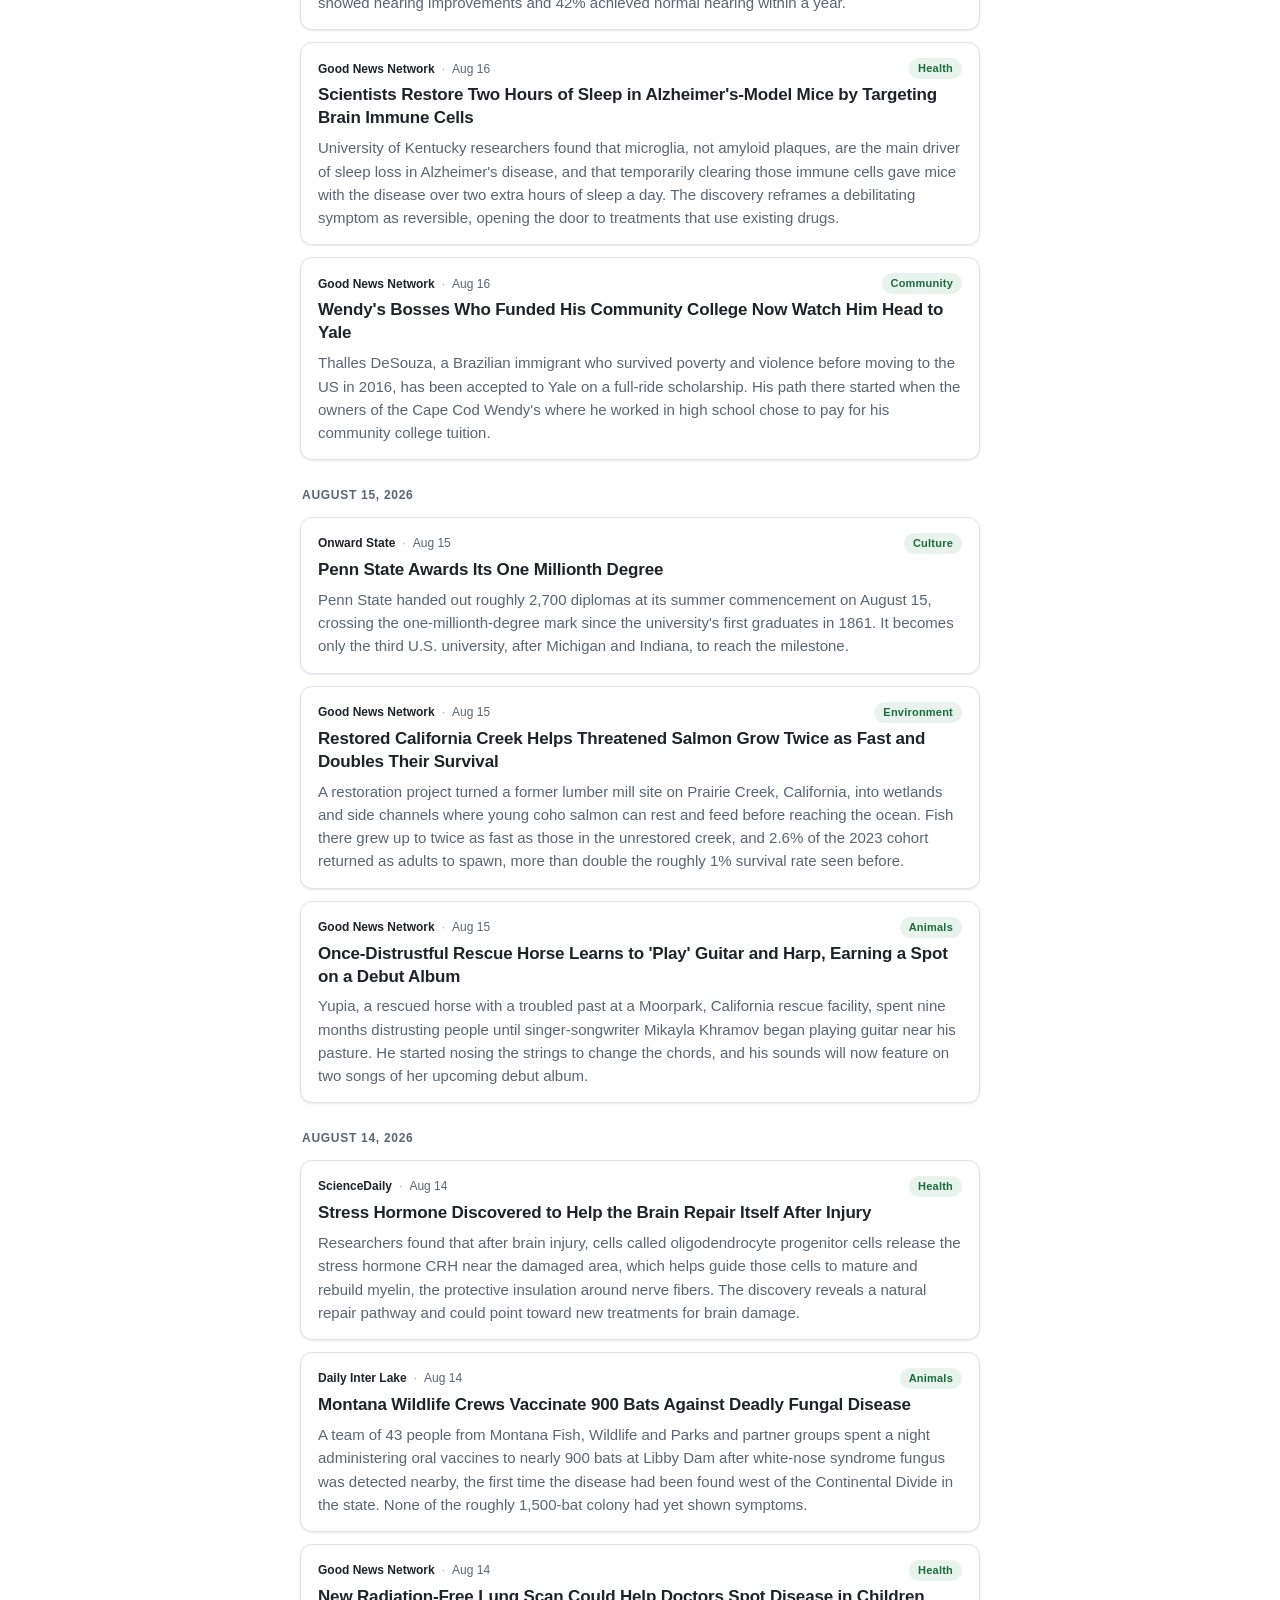
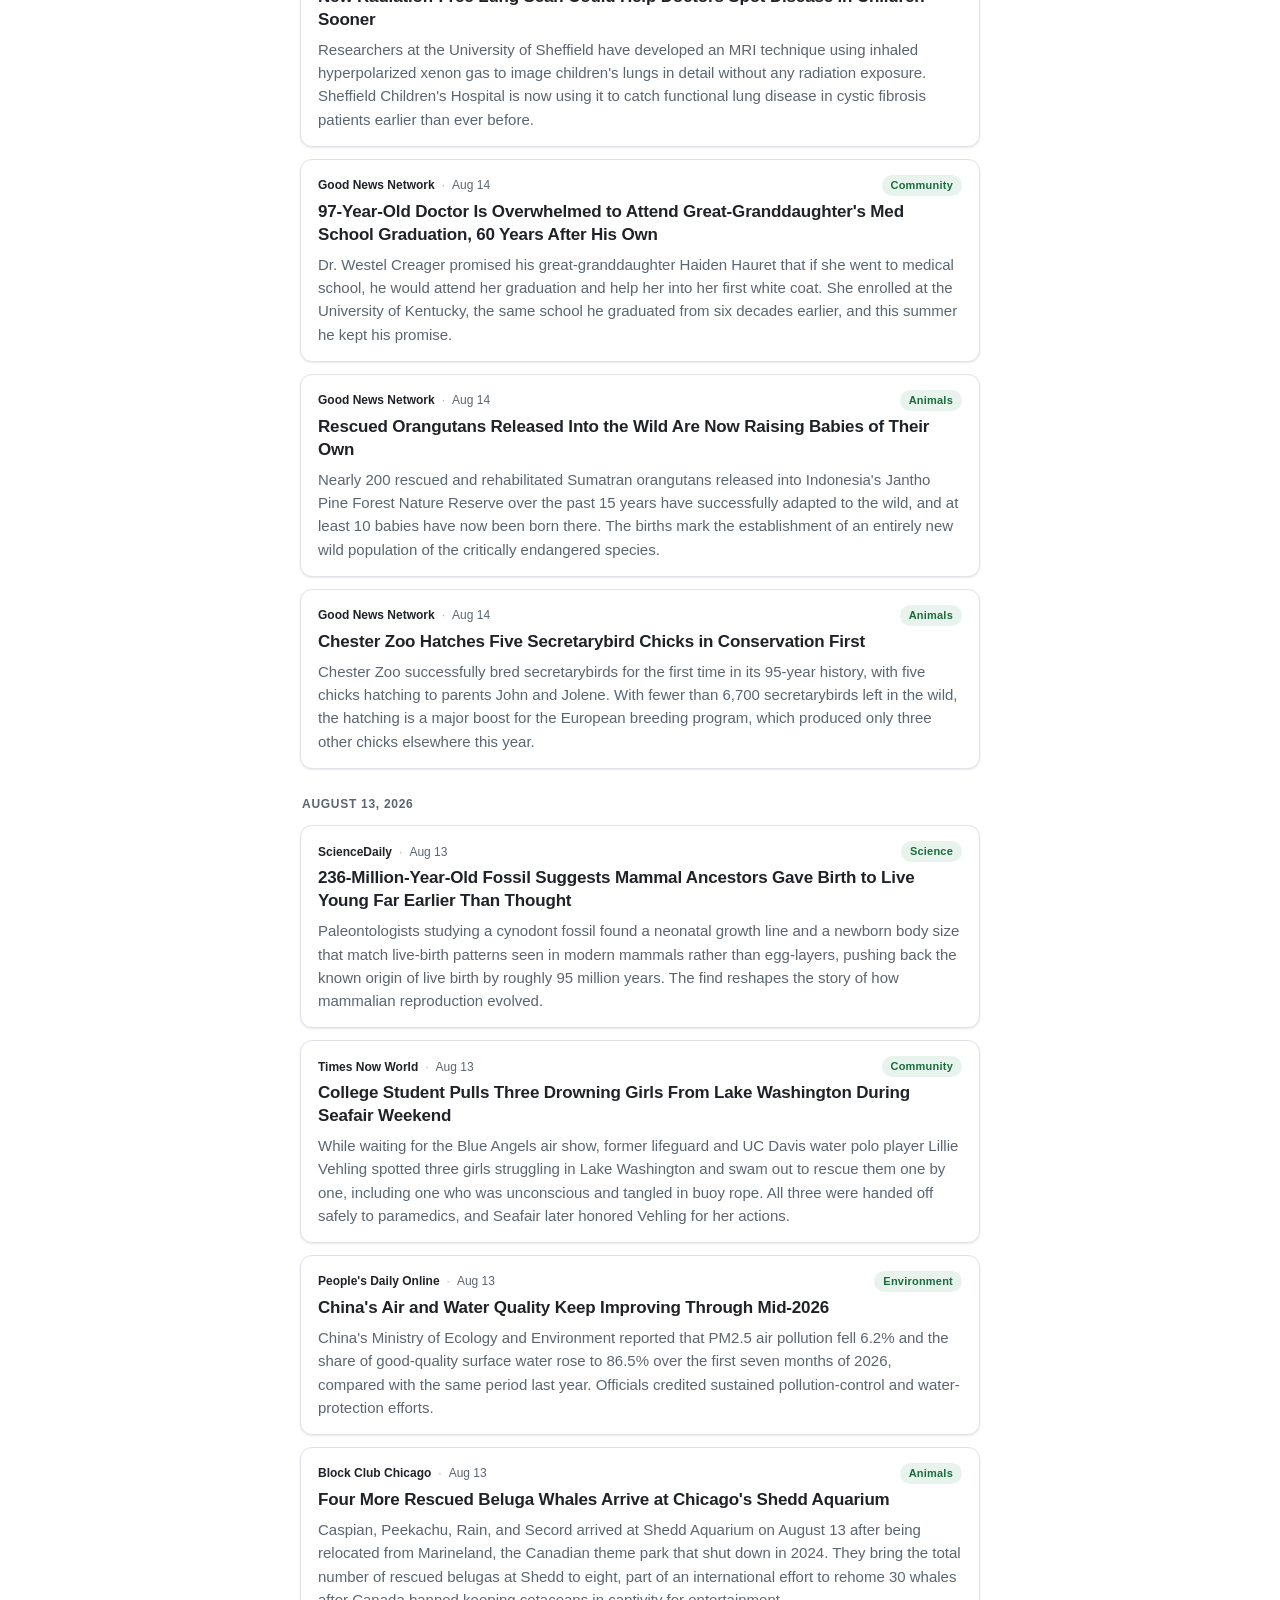
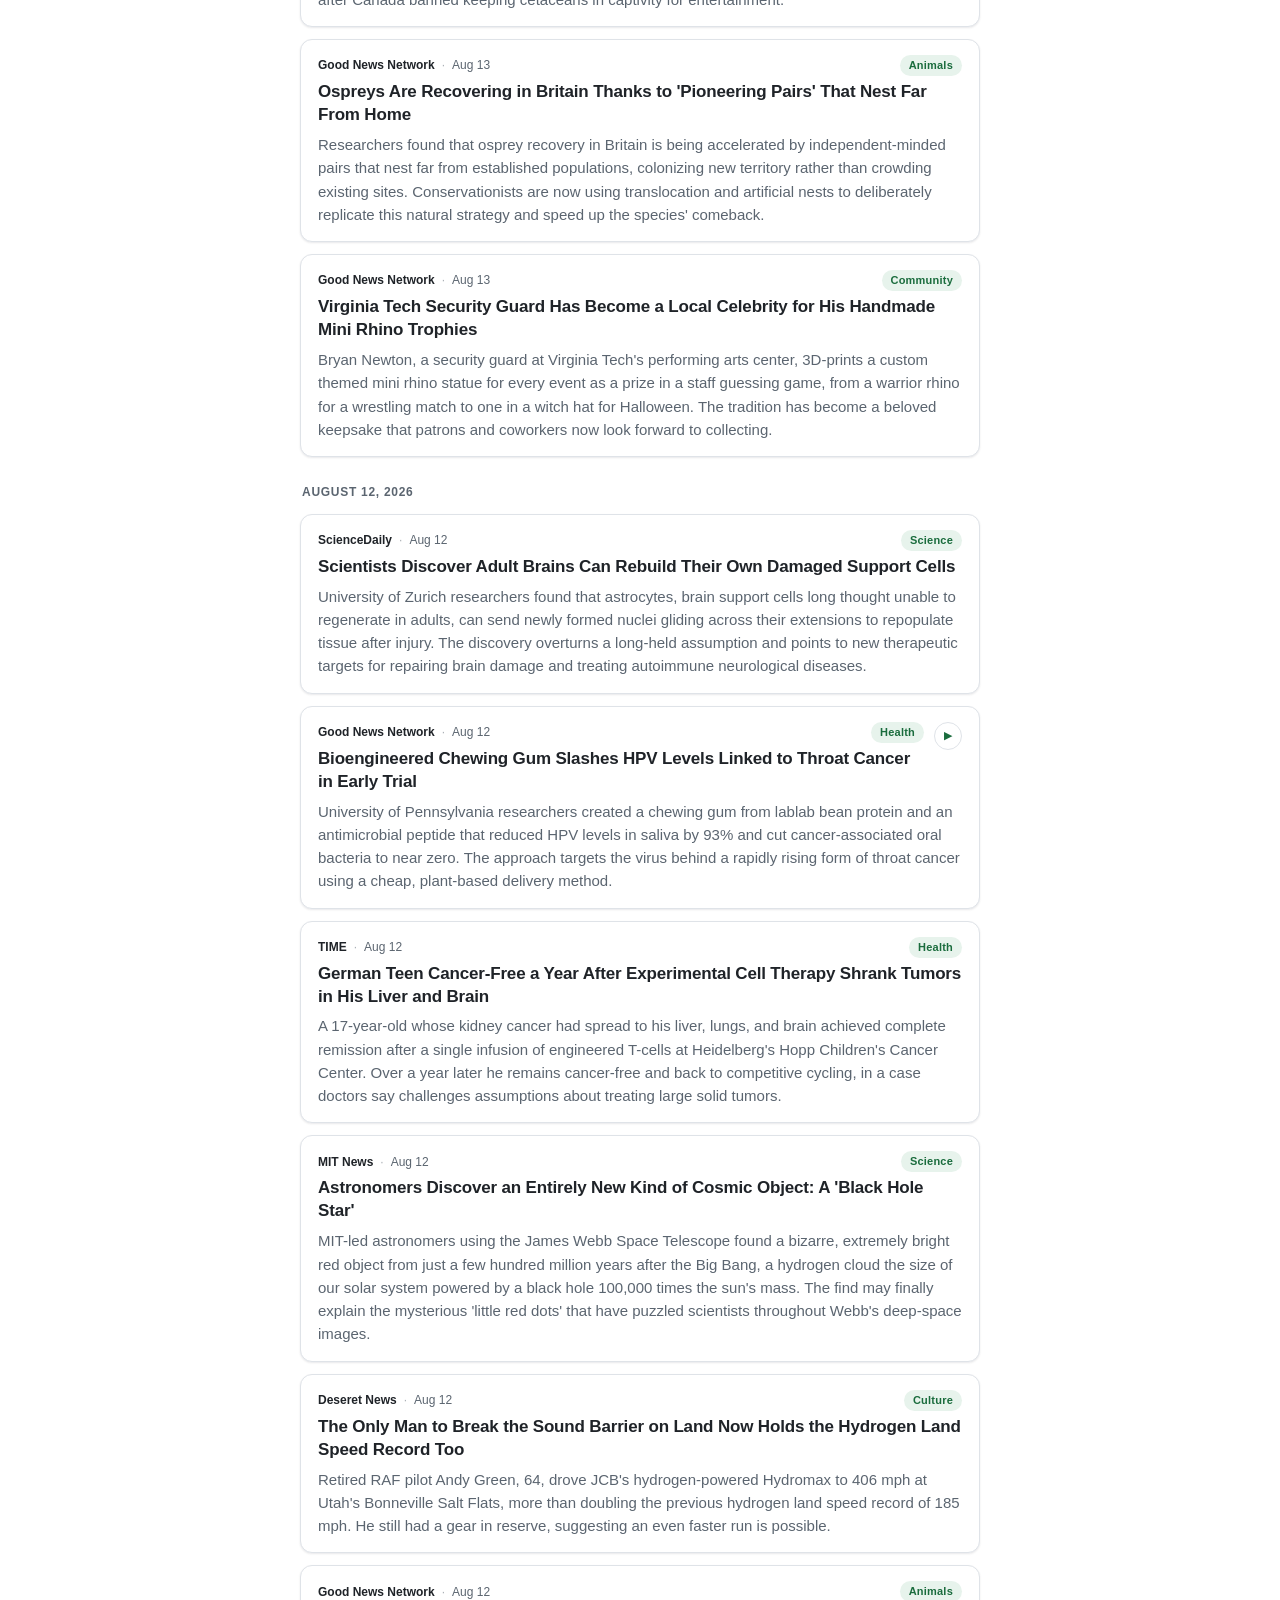
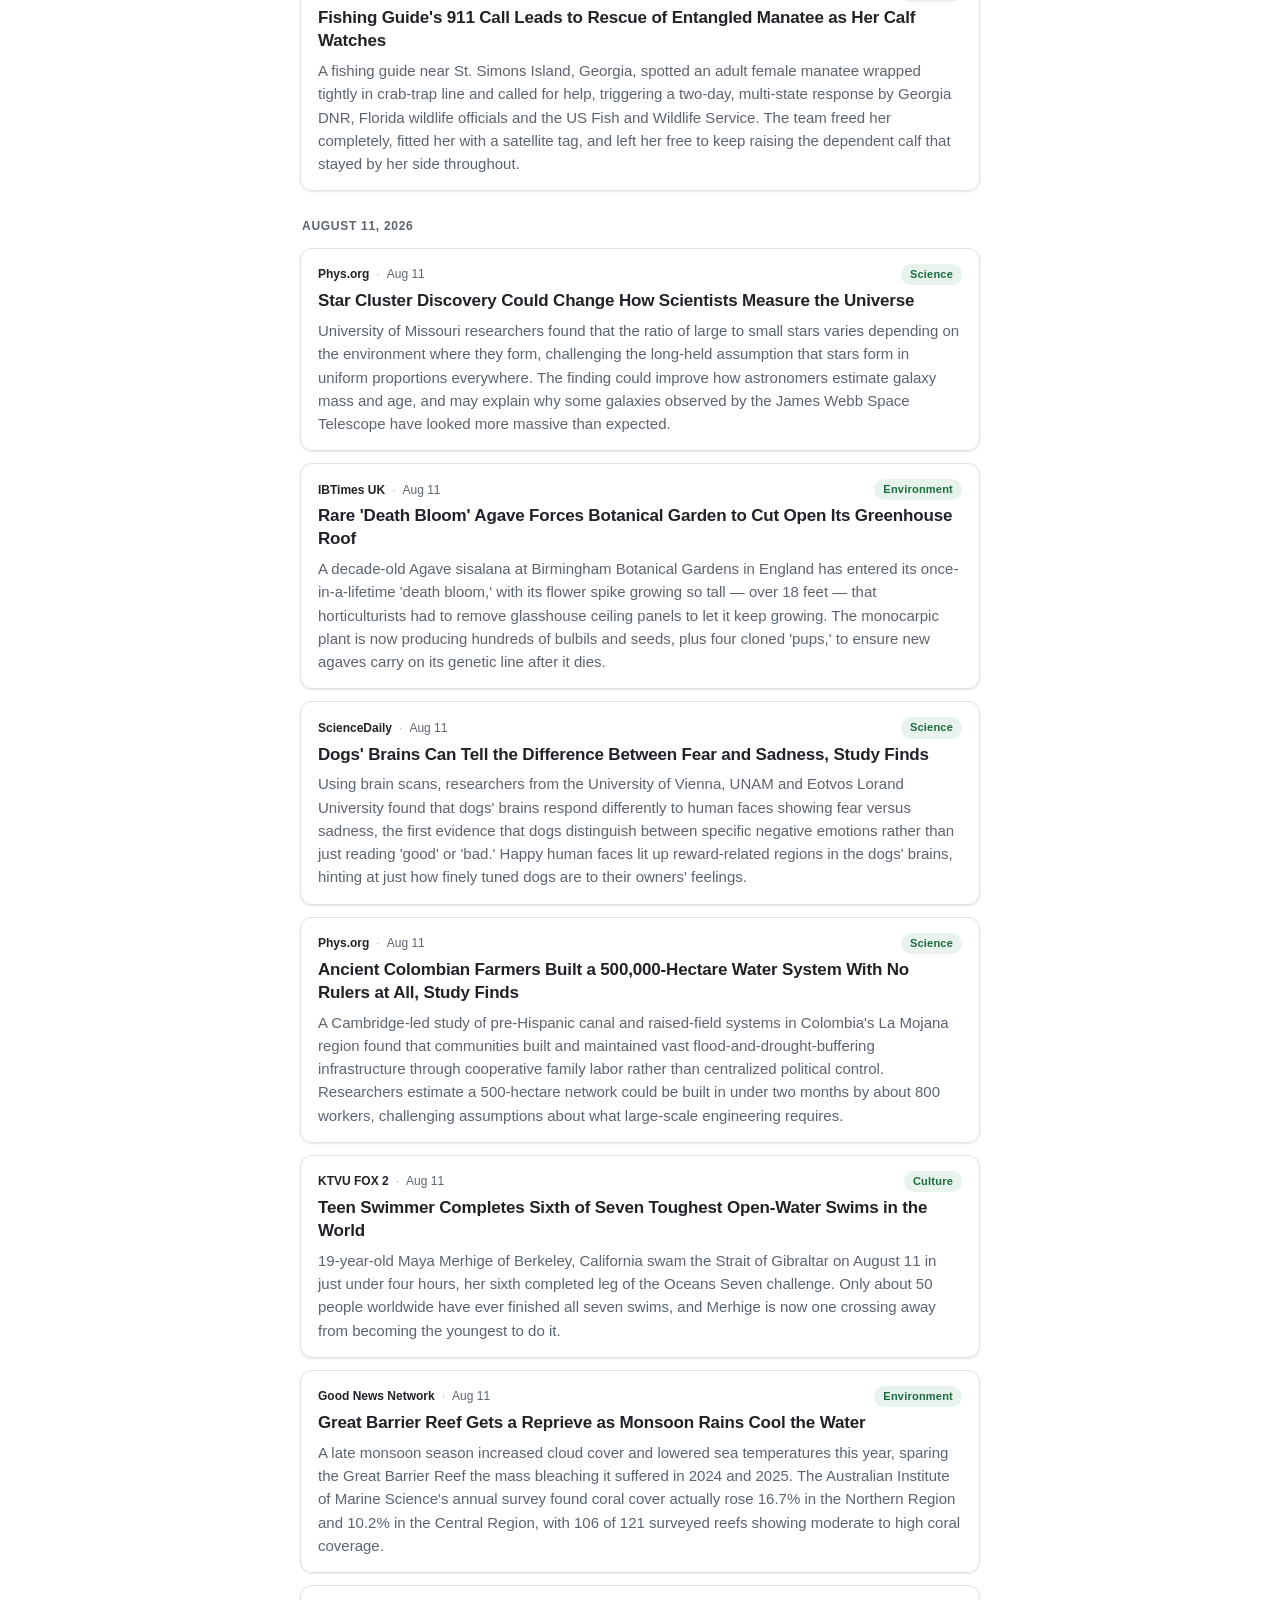
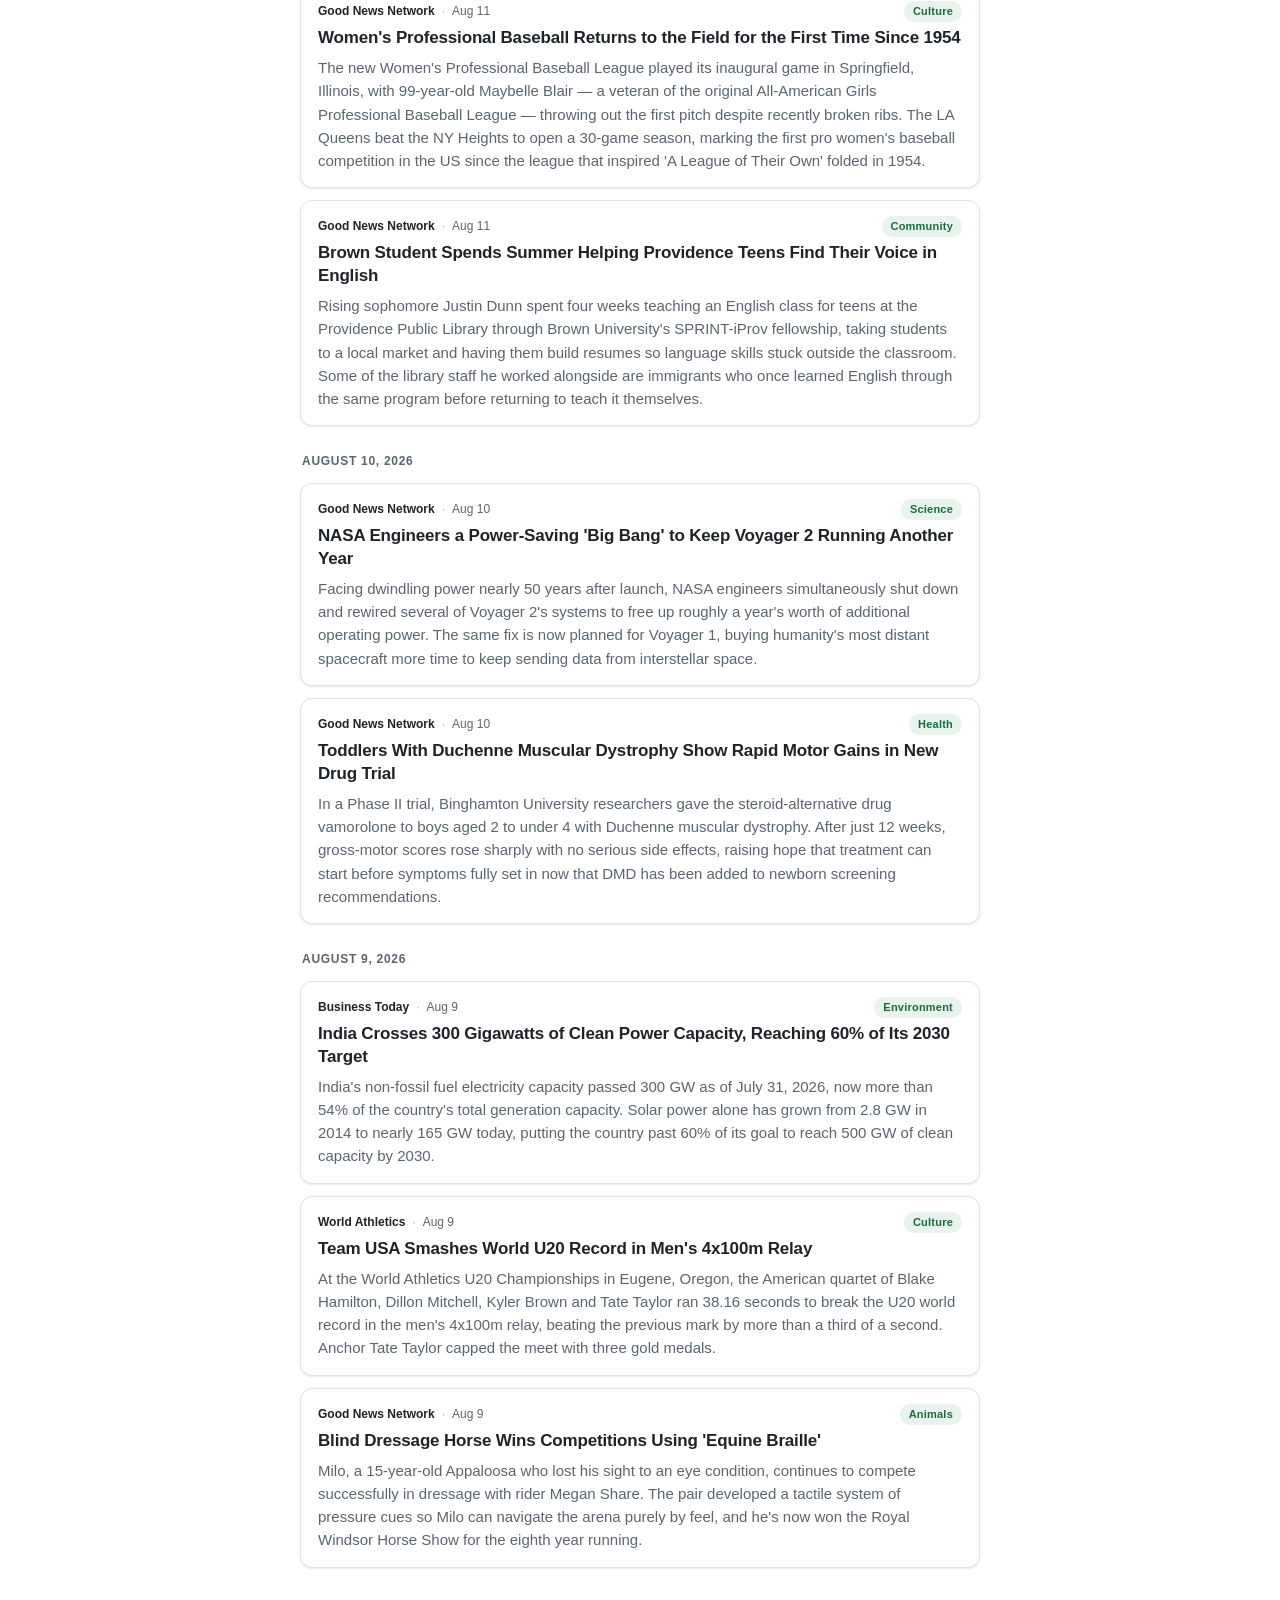
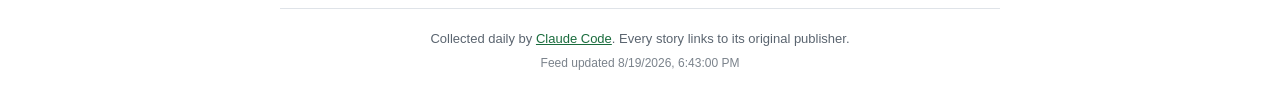
==== commit b1ece54b: "theme: dark mode toggle — auto/light/dark with saved preference The site already followed the OS via" ====
--- a/index.html
+++ b/index.html
@@ -8,12 +8,25 @@
   <link rel="icon" href="data:image/svg+xml,<svg xmlns='http://www.w3.org/2000/svg' viewBox='0 0 100 100'><text y='.9em' font-size='90'>🌻</text></svg>">
   <link rel="alternate" type="application/rss+xml" title="Happy News podcast" href="podcast.xml">
   <link rel="stylesheet" href="css/styles.css">
+  <!-- Applies a saved theme choice before first paint so there's no flash. -->
+  <script>
+    (function () {
+      try {
+        var t = localStorage.getItem('theme');
+        if (t === 'light' || t === 'dark') document.documentElement.setAttribute('data-theme', t);
+      } catch (e) {}
+    })();
+  </script>
 </head>
 <body>
   <header class="masthead">
     <div class="masthead-inner">
-      <h1><span aria-hidden="true">🌻</span> Happy News</h1>
-      <p class="tagline">Genuinely good things that actually happened.</p>
+      <div class="masthead-text">
+        <h1><span aria-hidden="true">🌻</span> Happy News</h1>
+        <p class="tagline">Genuinely good things that actually happened.</p>
+      </div>
+      <button class="theme-toggle" id="theme-toggle" type="button"
+              aria-label="Switch theme"><span class="glyph" aria-hidden="true">◐</span><span class="auto-badge" aria-hidden="true">A</span></button>
     </div>
   </header>
 
@@ -49,6 +62,7 @@
     <p id="updated" class="updated"></p>
   </footer>
 
+  <script src="js/theme.js"></script>
   <script src="js/episode.js"></script>
   <script src="js/feed.js"></script>
 </body>
--- a/css/styles.css
+++ b/css/styles.css
@@ -13,8 +13,27 @@
   --maxw: 720px;
 }
 
+/* ---------- theme ----------
+   Light is the default. The dark palette applies either when the OS asks for
+   it (and the user hasn't overridden it) or when js/theme.js has stamped
+   data-theme="dark" on <html>. The two selectors below are kept identical —
+   edit both. */
+
+:root[data-theme="dark"] {
+  --bg: #14171a;
+  --surface: #1c2024;
+  --surface-hover: #232830;
+  --border: #2f353d;
+  --text: #e8eaed;
+  --text-muted: #9aa4b0;
+  --accent: #6ee7a0;
+  --accent-soft: #1d3327;
+  --shadow: none;
+  --shadow-hover: 0 4px 12px rgba(0, 0, 0, .35);
+}
+
 @media (prefers-color-scheme: dark) {
-  :root {
+  :root:not([data-theme="light"]) {
     --bg: #14171a;
     --surface: #1c2024;
     --surface-hover: #232830;
@@ -28,6 +47,14 @@
   }
 }
 
+/* Tell the browser which palette is active so form controls, scrollbars and
+   the range input follow. */
+:root { color-scheme: light; }
+:root[data-theme="dark"] { color-scheme: dark; }
+@media (prefers-color-scheme: dark) {
+  :root:not([data-theme="light"]) { color-scheme: dark; }
+}
+
 * { box-sizing: border-box; }
 
 body {
@@ -60,7 +87,64 @@
   max-width: var(--maxw);
   margin: 0 auto;
   padding: 18px 20px 16px;
-}
+  display: flex;
+  align-items: center;
+  justify-content: space-between;
+  gap: 12px;
+}
+
+.masthead-text { min-width: 0; }
+
+/* ---------- theme toggle ----------
+   Cycles auto → light → dark (js/theme.js). The glyph shows the *current*
+   effective scheme; the title says what a tap will do. */
+
+.theme-toggle {
+  flex: 0 0 auto;
+  width: 36px;
+  height: 36px;
+  border-radius: 999px;
+  border: 1px solid var(--border);
+  background: var(--surface);
+  color: var(--text-muted);
+  font: inherit;
+  font-size: 1rem;
+  line-height: 1;
+  display: inline-flex;
+  align-items: center;
+  justify-content: center;
+  cursor: pointer;
+  transition: background .15s, color .15s, border-color .15s;
+}
+
+.theme-toggle:hover {
+  background: var(--accent-soft);
+  border-color: var(--accent);
+  color: var(--accent);
+}
+
+.theme-toggle:focus-visible {
+  outline: 2px solid var(--accent);
+  outline-offset: 2px;
+}
+
+/* A small "A" badge marks the auto (follow-the-OS) state. */
+.theme-toggle .auto-badge {
+  position: absolute;
+  right: -3px;
+  bottom: -3px;
+  font-size: .5625rem;
+  font-weight: 700;
+  line-height: 1;
+  padding: 1px 3px;
+  border-radius: 4px;
+  background: var(--accent);
+  color: var(--bg);
+  display: none;
+}
+
+.theme-toggle { position: relative; }
+.theme-toggle[data-mode="auto"] .auto-badge { display: block; }
 
 .masthead h1 {
   margin: 0;
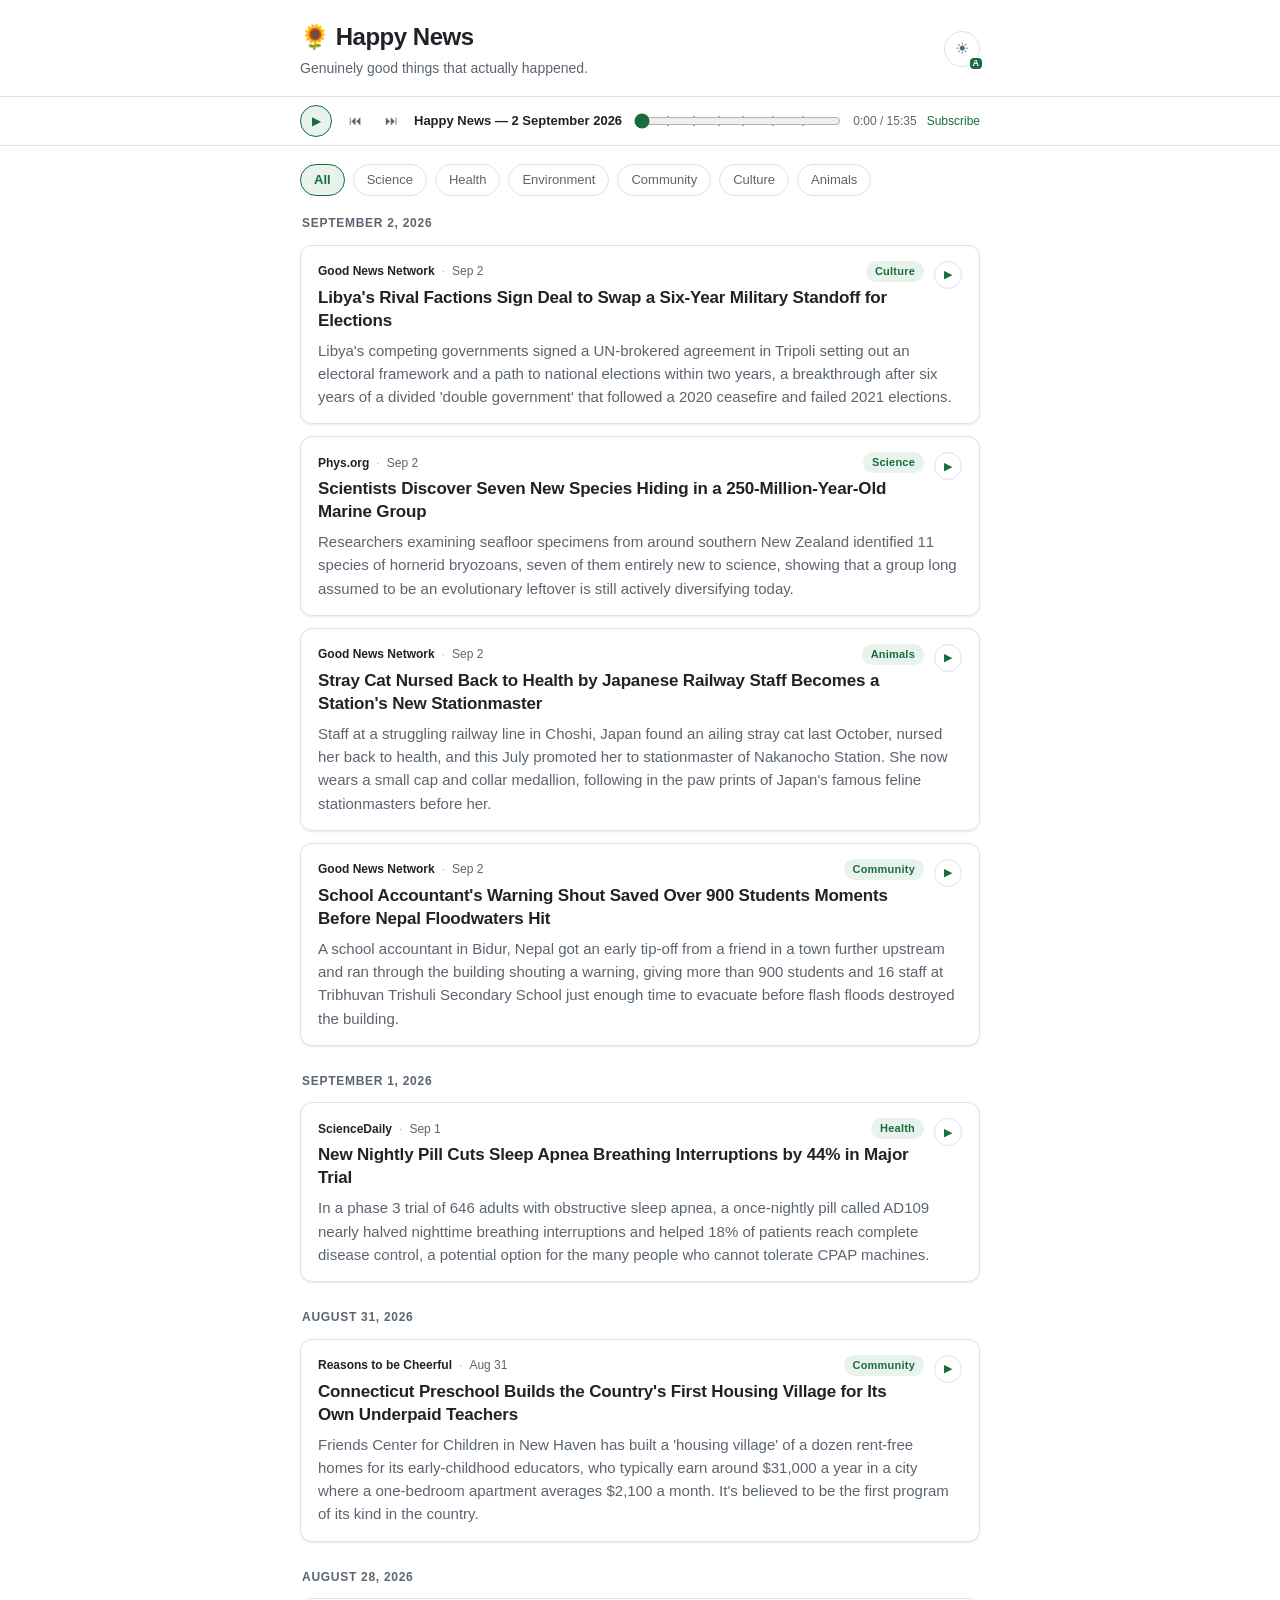
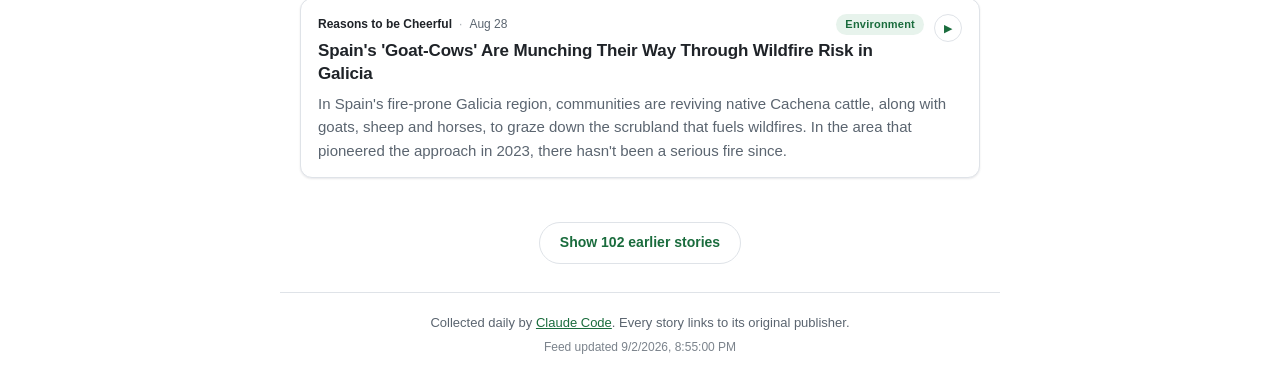
==== commit 876676b5: "feat: skip between stories, chapter marks, and a new-stories-first feed Three additions to the playe" ====
--- a/index.html
+++ b/index.html
@@ -35,9 +35,17 @@
     <div class="player-inner">
       <button class="player-toggle" id="player-toggle" type="button"
               aria-label="Play the digest" aria-pressed="false"><span class="glyph">▶</span></button>
+      <button class="player-skip" id="player-prev" type="button"
+              aria-label="Previous story"><span class="glyph">⏮</span></button>
+      <button class="player-skip" id="player-next" type="button"
+              aria-label="Next story"><span class="glyph">⏭</span></button>
       <span class="player-title" id="player-title"></span>
-      <input class="player-seek" id="player-seek" type="range"
-             min="0" max="0" value="0" step="1" aria-label="Seek">
+      <!-- The ticks layer marks where each story starts; js/episode.js fills it. -->
+      <div class="player-track" id="player-track">
+        <input class="player-seek" id="player-seek" type="range"
+               min="0" max="0" value="0" step="1" aria-label="Seek">
+        <div class="player-ticks" id="player-ticks" aria-hidden="true"></div>
+      </div>
       <span class="player-time" id="player-time">0:00</span>
       <a class="player-rss" href="podcast.xml" title="Subscribe in a podcast app">Subscribe</a>
       <audio id="player-audio" preload="none"></audio>
@@ -54,6 +62,11 @@
     <p class="state">Loading the good news…</p>
   </main>
 
+  <!-- Revealed by js/feed.js when there are older stories held back. -->
+  <div class="more-wrap">
+    <button class="more" id="more" type="button" hidden></button>
+  </div>
+
   <footer class="footer">
     <p>
       Collected daily by <a href="https://claude.com/claude-code">Claude Code</a>.
--- a/css/styles.css
+++ b/css/styles.css
@@ -259,10 +259,73 @@
   text-overflow: ellipsis;
 }
 
+/* Skip-to-story buttons. Plain glyphs rather than ringed circles: the transport
+   button is the primary control and should keep that weight to itself. */
+.player-skip {
+  flex: 0 0 auto;
+  width: 26px;
+  height: 26px;
+  padding: 0;
+  border: 0;
+  border-radius: 999px;
+  background: none;
+  color: var(--text-muted);
+  font: inherit;
+  font-size: .8125rem;
+  line-height: 1;
+  cursor: pointer;
+}
+
+.player-skip:hover {
+  color: var(--accent);
+  background: var(--accent-soft);
+}
+
+/* ---------- scrubber ----------
+   The range input and the chapter ticks are stacked in one box: the ticks sit
+   under the thumb but over the track, and pass clicks through to the input so
+   the whole bar stays draggable. */
+.player-track {
+  position: relative;
+  flex: 1 1 auto;
+  min-width: 60px;
+  display: flex;
+  align-items: center;
+}
+
 .player-seek {
   flex: 1 1 auto;
-  min-width: 60px;
+  width: 100%;
+  min-width: 0;
   accent-color: var(--accent);
+  position: relative;
+  z-index: 1;
+}
+
+.player-ticks {
+  position: absolute;
+  /* Inset by half a thumb so a tick lines up with where the thumb's centre
+     lands at that time — the track is shorter than the element by one thumb. */
+  left: 7px;
+  right: 7px;
+  top: 50%;
+  height: 10px;
+  transform: translateY(-50%);
+  pointer-events: none;
+}
+
+.player-ticks .tick {
+  position: absolute;
+  top: 0;
+  width: 2px;
+  height: 100%;
+  margin-left: -1px;
+  border-radius: 1px;
+  /* Outlined in the bar's own background so a tick stays legible against both
+     halves of the track — the accent-filled played portion and the grey rest. */
+  background: var(--text-muted);
+  box-shadow: 0 0 0 1px var(--surface);
+  opacity: .8;
 }
 
 .player-time {
@@ -495,6 +558,35 @@
 
 .daybreak:first-child { margin-top: 0; }
 
+/* ---------- "show earlier stories" ----------
+   The feed opens on the latest run only; this reveals the archive below it. */
+
+.more-wrap {
+  max-width: var(--maxw);
+  margin: 0 auto;
+  padding: 4px 20px 28px;
+  text-align: center;
+}
+
+.more {
+  font: inherit;
+  font-size: .875rem;
+  font-weight: 600;
+  color: var(--accent);
+  background: var(--surface);
+  border: 1px solid var(--border);
+  border-radius: 999px;
+  padding: 9px 20px;
+  cursor: pointer;
+}
+
+.more:hover {
+  border-color: var(--accent);
+  background: var(--accent-soft);
+}
+
+.more[hidden] { display: none; }
+
 /* ---------- states & footer ---------- */
 
 .state {
@@ -595,8 +687,16 @@
   .player-title { display: none; }
   .player-rss { display: none; }
 
-  /* Keep the last card clear of the fixed bar. */
+  /* Keep the last card clear of the fixed bar. When the archive is still
+     collapsed the button is the last thing above it, so it takes the gap
+     instead — otherwise the feed's padding sits between them and the button
+     ends up under the bar. */
   body:has(.player:not([hidden])) .feed { padding-bottom: 68px; }
+  body:has(.player:not([hidden])):has(.more:not([hidden])) .feed { padding-bottom: 4px; }
+  body:has(.player:not([hidden])) .more-wrap { padding-bottom: 76px; }
+
+  /* The bar is tight on a phone; keep the skip glyphs from crowding it. */
+  .player-skip { width: 24px; height: 24px; }
 
   /* The masthead scrolls away and the player is pinned to the bottom, so the
      arrow hugs the top edge when pointing up and floats above the bar when
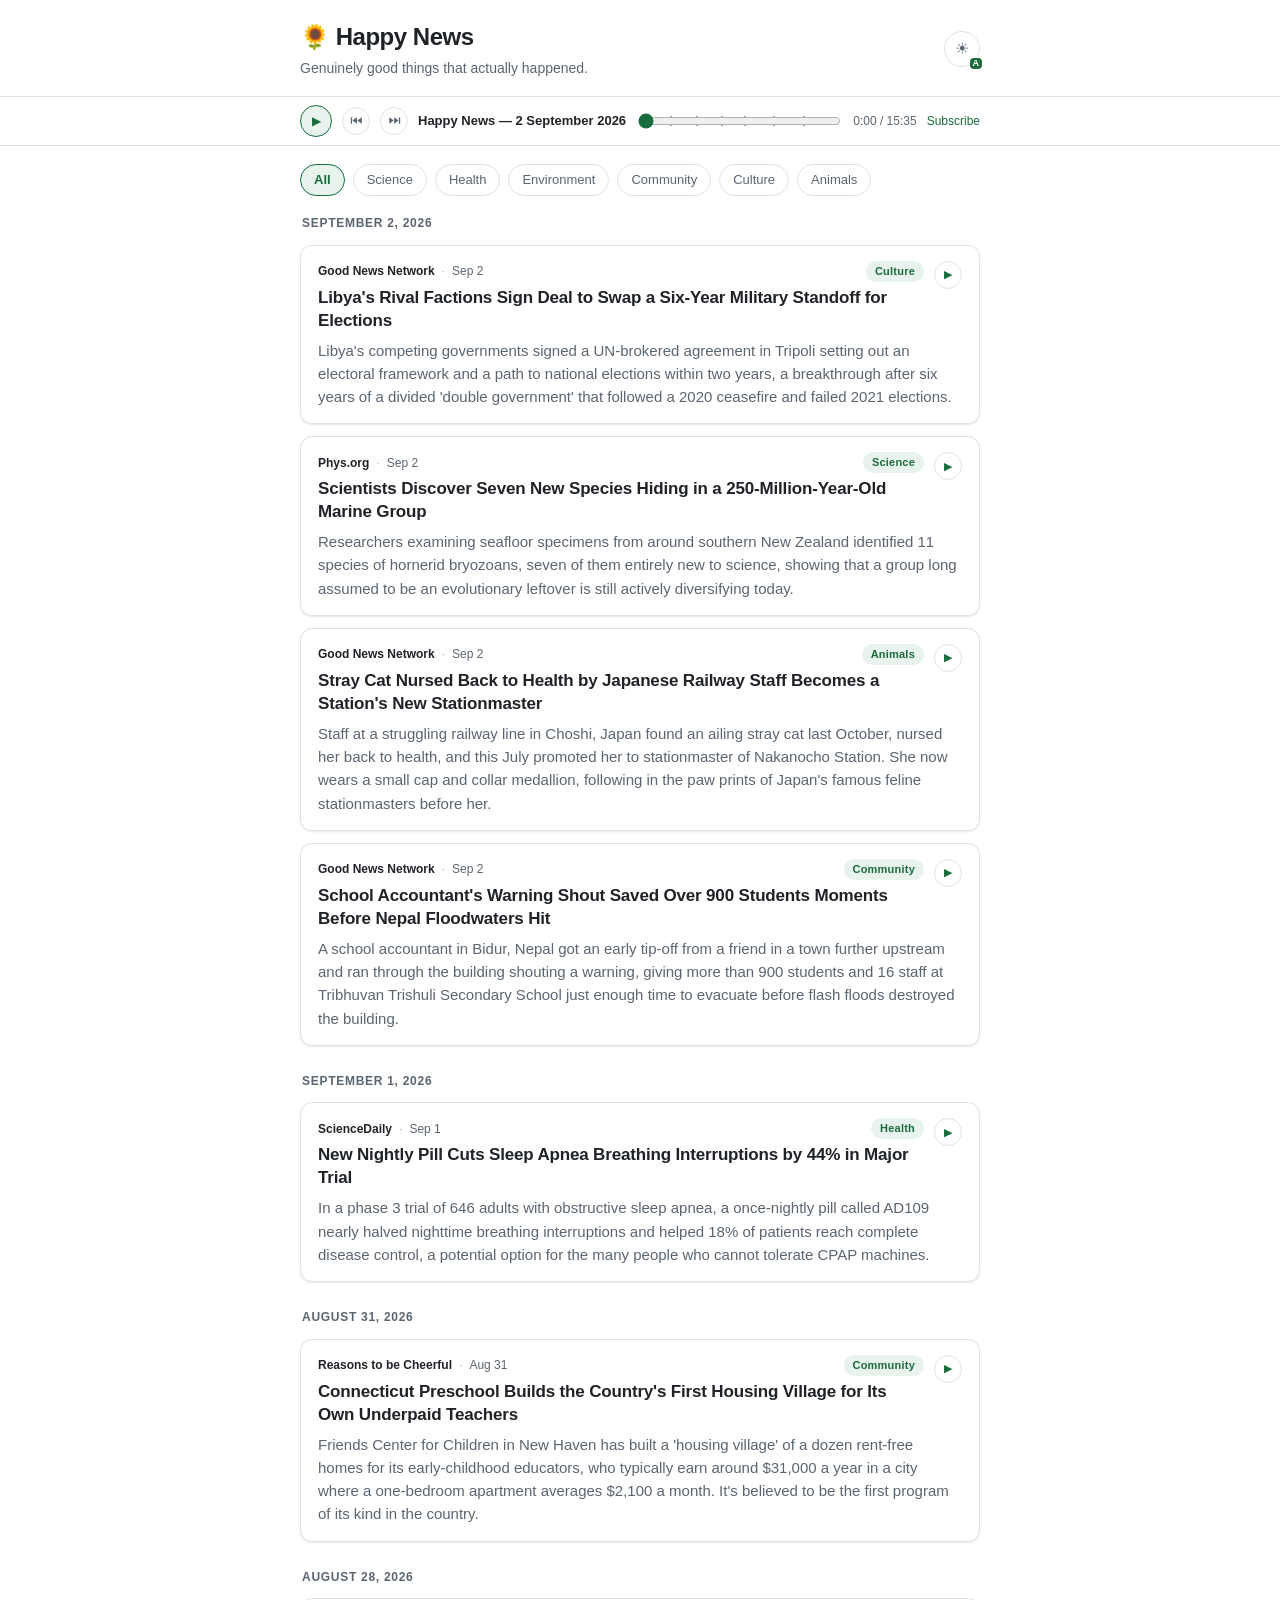
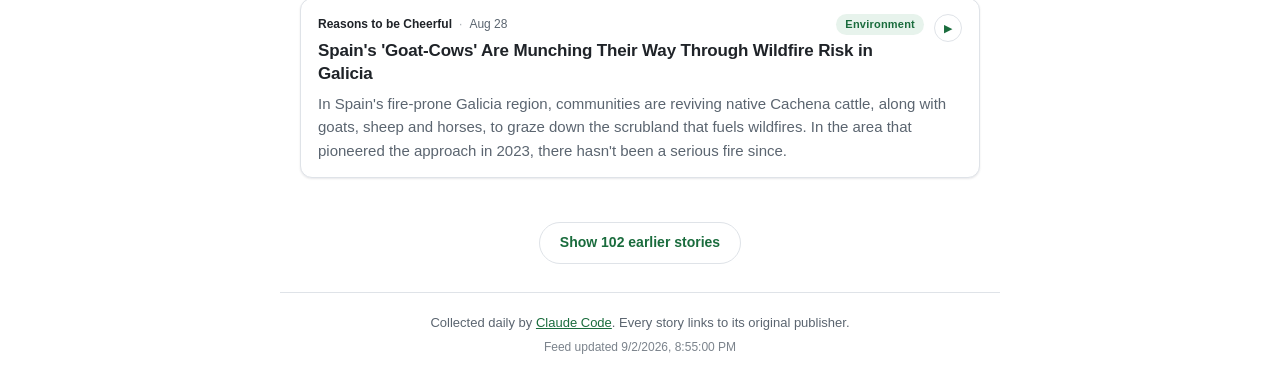
==== commit 26f331bc: "fix: draw the skip icons as SVG, and give them a border Two problems with the skip buttons as first " ====
--- a/index.html
+++ b/index.html
@@ -35,10 +35,16 @@
     <div class="player-inner">
       <button class="player-toggle" id="player-toggle" type="button"
               aria-label="Play the digest" aria-pressed="false"><span class="glyph">▶</span></button>
+      <!-- Inline SVG, not ⏮/⏭: iOS renders those codepoints as full-colour
+           Apple emoji, which ignores currentColor and looks boxed in the button. -->
       <button class="player-skip" id="player-prev" type="button"
-              aria-label="Previous story"><span class="glyph">⏮</span></button>
+              aria-label="Previous story"><svg class="icon" viewBox="0 0 16 16" aria-hidden="true">
+          <path d="M14.5 4v8L9 8l5.5-4Z"/><path d="M8.5 4v8L3 8l5.5-4Z"/><rect x="1" y="4" width="1.6" height="8" rx=".7"/>
+        </svg></button>
       <button class="player-skip" id="player-next" type="button"
-              aria-label="Next story"><span class="glyph">⏭</span></button>
+              aria-label="Next story"><svg class="icon" viewBox="0 0 16 16" aria-hidden="true">
+          <path d="M1.5 4v8L7 8 1.5 4Z"/><path d="M7.5 4v8L13 8 7.5 4Z"/><rect x="13.4" y="4" width="1.6" height="8" rx=".7"/>
+        </svg></button>
       <span class="player-title" id="player-title"></span>
       <!-- The ticks layer marks where each story starts; js/episode.js fills it. -->
       <div class="player-track" id="player-track">
--- a/css/styles.css
+++ b/css/styles.css
@@ -259,24 +259,37 @@
   text-overflow: ellipsis;
 }
 
-/* Skip-to-story buttons. Plain glyphs rather than ringed circles: the transport
-   button is the primary control and should keep that weight to itself. */
+/* Skip-to-story buttons. Bordered so they read as buttons rather than loose
+   glyphs, but in grey against the transport's accent ring: same treatment as
+   .card-play, which keeps play the obviously primary control. */
 .player-skip {
   flex: 0 0 auto;
-  width: 26px;
-  height: 26px;
+  width: 28px;
+  height: 28px;
   padding: 0;
-  border: 0;
+  display: inline-flex;
+  align-items: center;
+  justify-content: center;
+  border: 1px solid var(--border);
   border-radius: 999px;
-  background: none;
+  background: var(--surface);
   color: var(--text-muted);
   font: inherit;
-  font-size: .8125rem;
   line-height: 1;
   cursor: pointer;
 }
 
+/* Sized here rather than by font-size: the icons are SVG, so they take their
+   fill from the button's colour and stay monochrome on every platform. */
+.player-skip .icon {
+  width: 13px;
+  height: 13px;
+  fill: currentColor;
+  display: block;
+}
+
 .player-skip:hover {
+  border-color: var(--accent);
   color: var(--accent);
   background: var(--accent-soft);
 }
@@ -695,8 +708,9 @@
   body:has(.player:not([hidden])):has(.more:not([hidden])) .feed { padding-bottom: 4px; }
   body:has(.player:not([hidden])) .more-wrap { padding-bottom: 76px; }
 
-  /* The bar is tight on a phone; keep the skip glyphs from crowding it. */
-  .player-skip { width: 24px; height: 24px; }
+  /* The bar is tight on a phone; trim the skip buttons a little. Their border
+     means they still read as buttons at this size. */
+  .player-skip { width: 26px; height: 26px; }
 
   /* The masthead scrolls away and the player is pinned to the bottom, so the
      arrow hugs the top edge when pointing up and floats above the bar when
